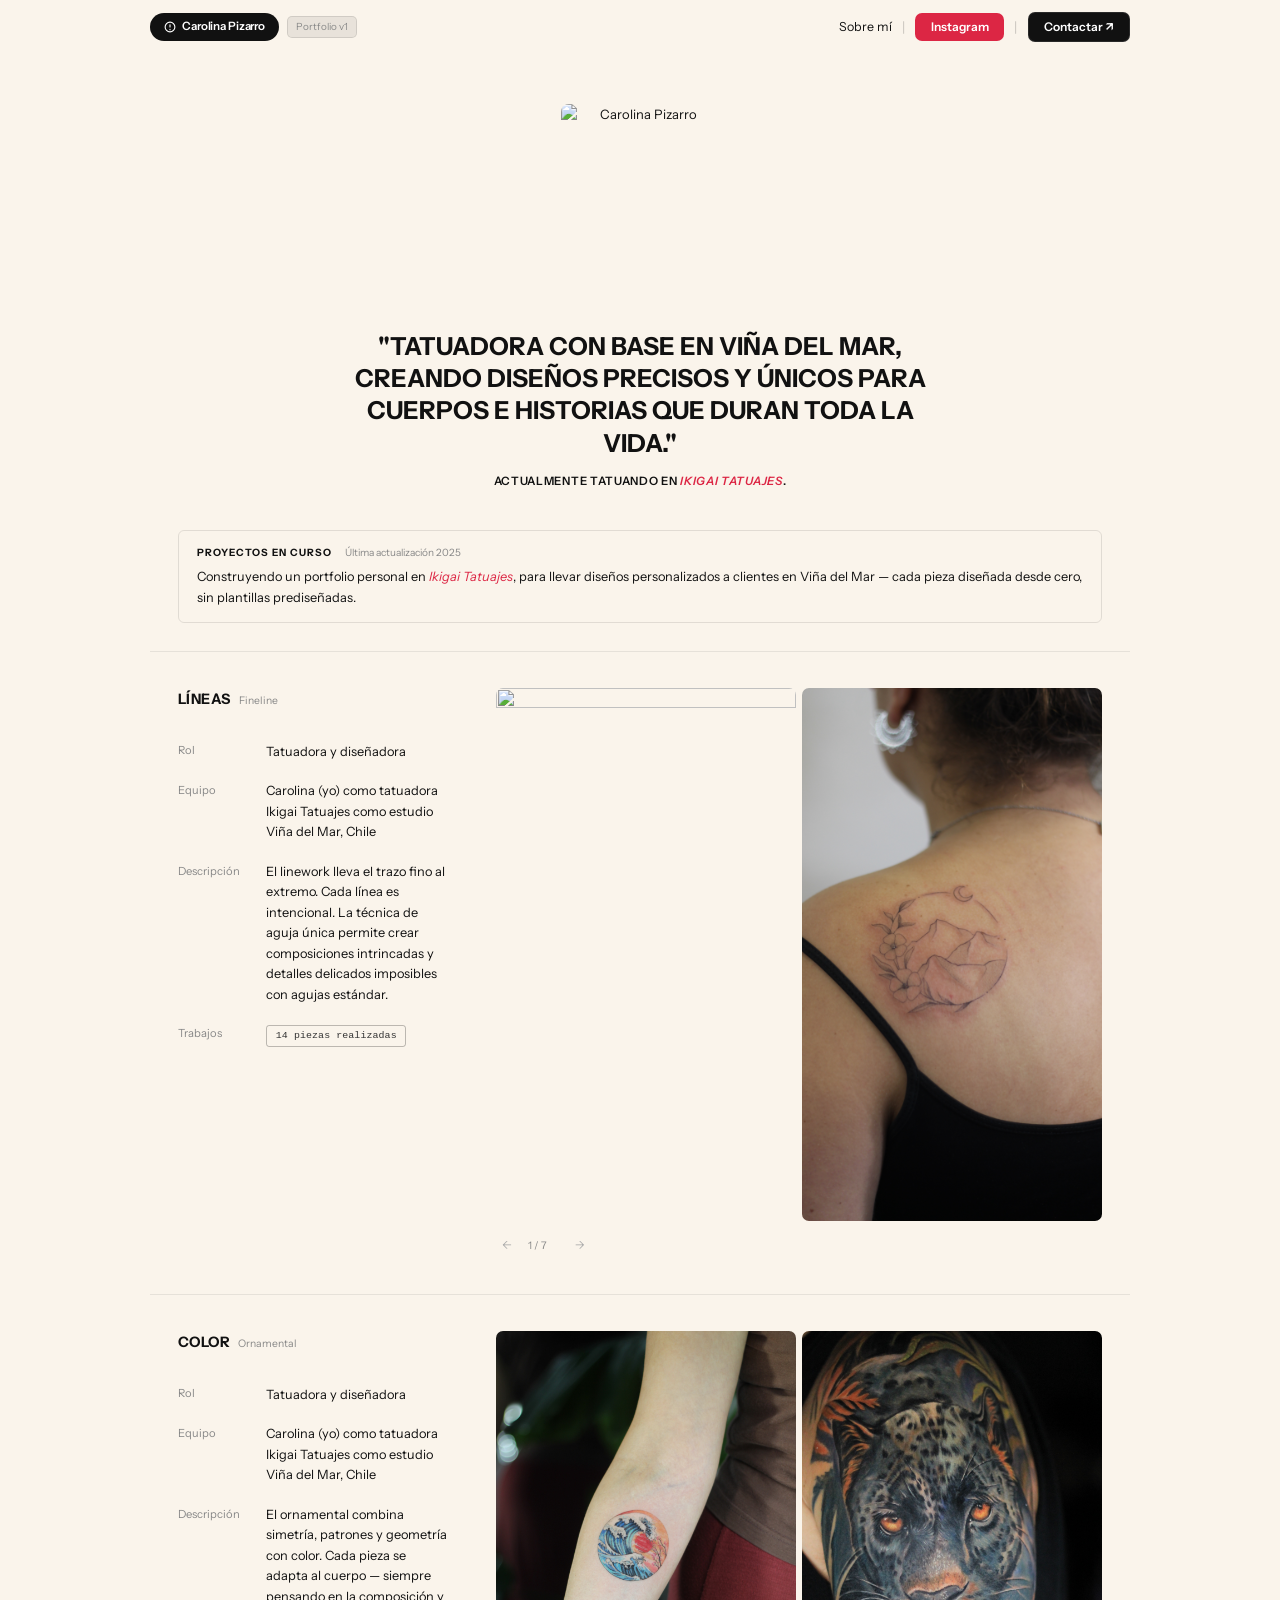
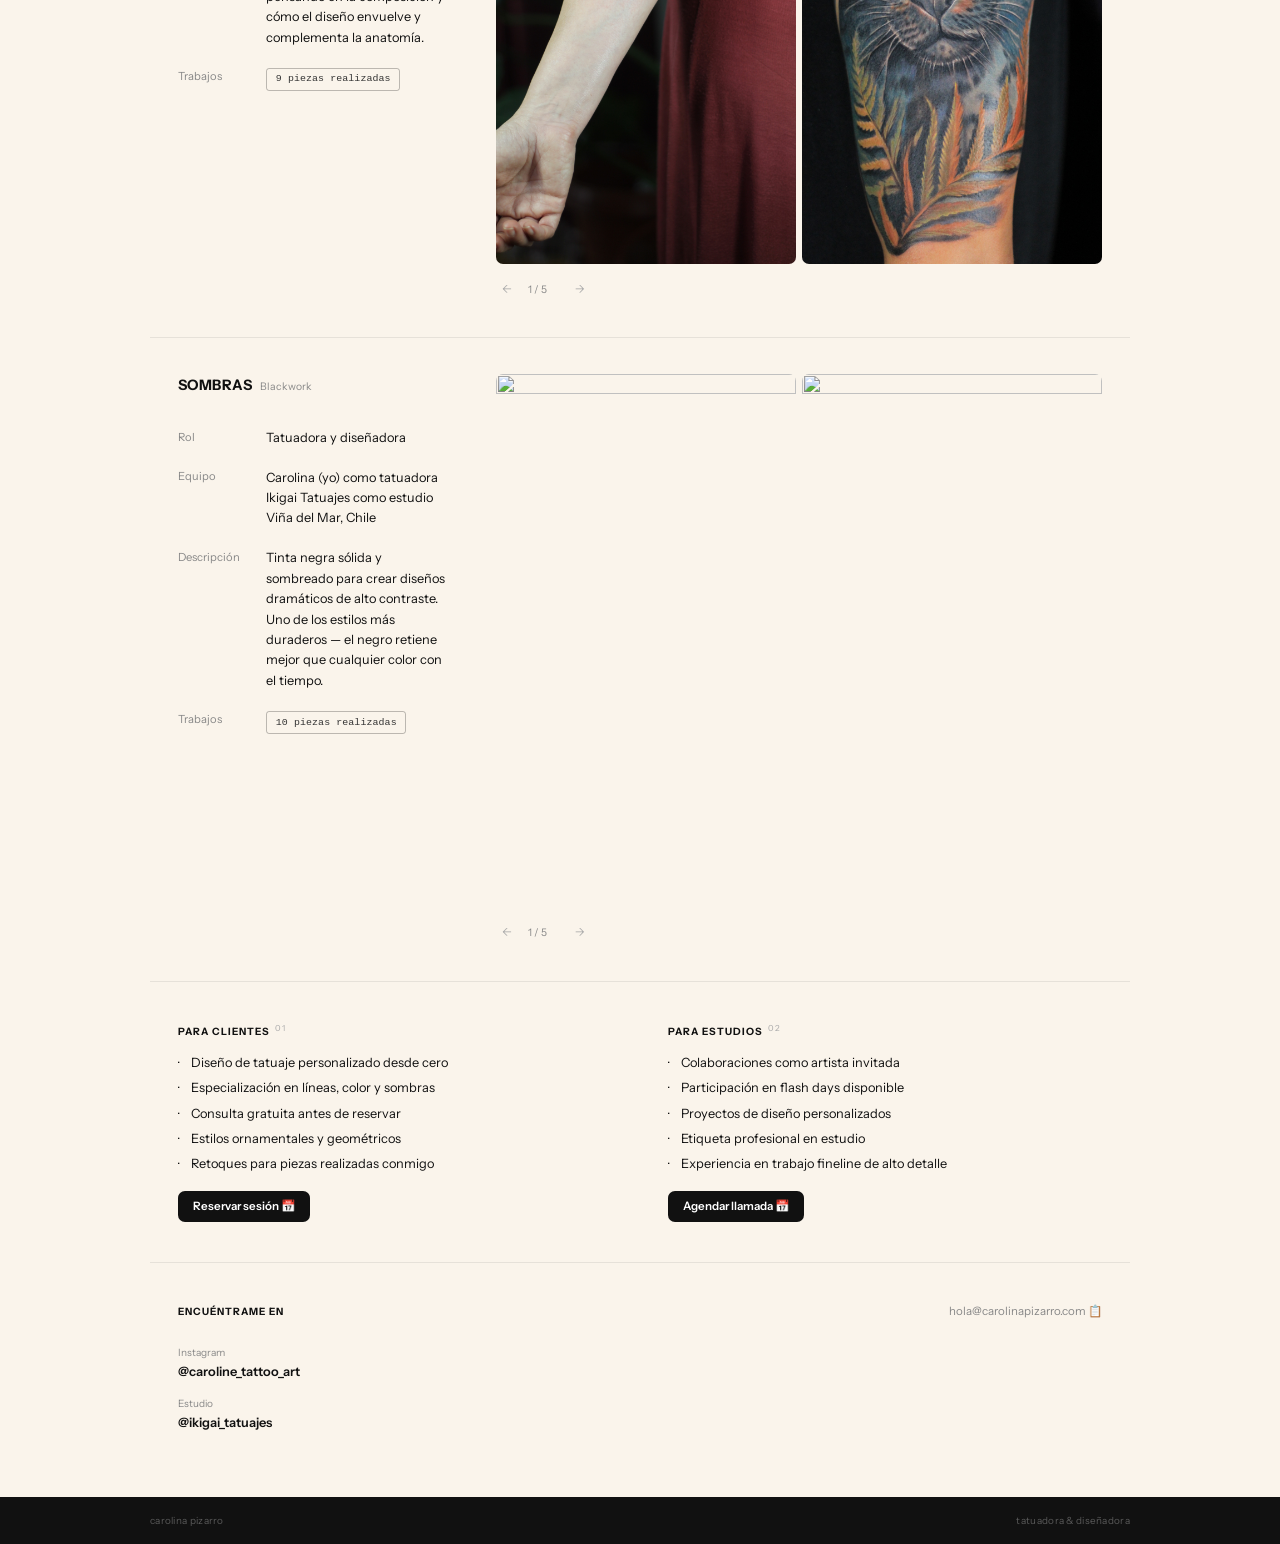
==== portfolio/index.html @ 3eb2a4a7 "fix: bg #fff7ed + corporate photo" ====
<!DOCTYPE html>
<html lang="es">
<head>
  <meta charset="UTF-8"/>
  <meta name="viewport" content="width=device-width, initial-scale=1.0"/>
  <title>Carolina Pizarro — Portfolio</title>
  <link rel="preconnect" href="https://fonts.googleapis.com"/>
  <link rel="preconnect" href="https://fonts.gstatic.com" crossorigin/>
  <link href="https://fonts.googleapis.com/css2?family=Instrument+Sans:ital,wght@0,400;0,500;0,600;0,700;1,400&display=swap" rel="stylesheet"/>
  <script src="https://cdn.jsdelivr.net/npm/@studio-freight/lenis@1.0.42/dist/lenis.min.js"></script>
  <link rel="stylesheet" href="style.css"/>
</head>
<body>

  <!-- NAV: pill + badge | About me | red btn | | | dark btn -->
  <nav id="nav">
    <div class="nav-inner">
      <a href="../" class="nav-left">
        <div class="nav-pill">
          <svg width="12" height="12" viewBox="0 0 16 16" fill="none"><circle cx="8" cy="8" r="6.5" stroke="white" stroke-width="1.5"/><path d="M8 5v3M8 11v.5" stroke="white" stroke-width="1.5" stroke-linecap="round"/></svg>
          Carolina Pizarro
        </div>
        <span class="nav-badge">Portfolio v1</span>
      </a>
      <div class="nav-right">
        <a href="../" class="nav-plain">Sobre mí</a>
        <span class="nav-pipe">|</span>
        <a href="https://www.instagram.com/caroline_tattoo_art/" target="_blank" class="nav-red">Instagram</a>
        <span class="nav-pipe">|</span>
        <a href="../#cita" class="nav-dark">Contactar ↗</a>
      </div>
    </div>
  </nav>

  <!-- HERO -->
  <section class="hero">
    <div class="hero-img-box">
      <img src="https://images.unsplash.com/photo-1580489944761-15a19d654956?w=400&h=500&fit=crop&crop=top&q=80" alt="Carolina Pizarro"/>
    </div>
    <h1 class="hero-q">"TATUADORA CON BASE EN VIÑA DEL MAR, CREANDO DISEÑOS PRECISOS Y ÚNICOS PARA CUERPOS E HISTORIAS QUE DURAN TODA LA VIDA."</h1>
    <p class="hero-s">ACTUALMENTE TATUANDO EN <a href="https://www.instagram.com/ikigai_tatuajes/" target="_blank" class="rlink">Ikigai Tatuajes</a>.</p>
  </section>

  <!-- ONGOING CARD -->
  <div class="ong">
    <div class="ong-card">
      <div class="ong-top">
        <span class="ong-lbl">PROYECTOS EN CURSO</span>
        <span class="ong-date">Última actualización 2025</span>
      </div>
      <p class="ong-body">Construyendo un portfolio personal en <a href="https://www.instagram.com/ikigai_tatuajes/" target="_blank" class="rlink">Ikigai Tatuajes</a>, para llevar diseños personalizados a clientes en Viña del Mar — cada pieza diseñada desde cero, sin plantillas prediseñadas.</p>
    </div>
  </div>

  <!-- CASE 1: LÍNEAS -->
  <article class="case" id="lineas">
    <div class="case-inner">
      <div class="cl">
        <div class="case-top">
          <span class="case-title">LÍNEAS</span>
          <span class="case-sub">Fineline</span>
        </div>
        <div class="rows">
          <div class="row"><span class="rl">Rol</span><span class="rr">Tatuadora y diseñadora</span></div>
          <div class="row"><span class="rl">Equipo</span><div class="rr">Carolina (yo) como tatuadora<br>Ikigai Tatuajes como estudio<br>Viña del Mar, Chile</div></div>
          <div class="row"><span class="rl">Descripción</span><p class="rr">El linework lleva el trazo fino al extremo. Cada línea es intencional. La técnica de aguja única permite crear composiciones intrincadas y detalles delicados imposibles con agujas estándar.</p></div>
          <div class="row"><span class="rl">Trabajos</span><div class="rr"><span class="nda">14 piezas realizadas</span></div></div>
        </div>
      </div>
      <div class="cr">
        <div class="carousel" id="c1">
          <div class="sl active"><img src="../img/portafolio/linea/IMG_9241.JPG" alt=""/><img src="../img/portafolio/linea/IMG_9127.JPG" alt=""/></div>
          <div class="sl"><img src="../img/portafolio/linea/IMG_9033.JPG" alt=""/><img src="../img/portafolio/linea/IMG_1370.JPG" alt=""/></div>
          <div class="sl"><img src="../img/portafolio/linea/IMG_1374.JPG" alt=""/><img src="../img/portafolio/linea/IMG_1502.JPG" alt=""/></div>
          <div class="sl"><img src="../img/portafolio/linea/IMG_1690.JPG" alt=""/><img src="../img/portafolio/linea/IMG_8497.JPG" alt=""/></div>
          <div class="sl"><img src="../img/portafolio/linea/IMG_9406.JPG" alt=""/><img src="../img/portafolio/linea/IMG_9516.JPG" alt=""/></div>
          <div class="sl"><img src="../img/portafolio/linea/IMG_9622.JPG" alt=""/><img src="../img/portafolio/linea/IMG_9660.JPG" alt=""/></div>
          <div class="sl"><img src="../img/portafolio/linea/IMG_9648.JPG" alt=""/><img src="../img/portafolio/linea/IMG_9898.JPG" alt=""/></div>
        </div>
        <div class="cc">
          <button class="cb" data-c="c1" data-d="-1">←</button>
          <span class="cn" id="n1">1 / 7</span>
          <button class="cb" data-c="c1" data-d="1">→</button>
        </div>
      </div>
    </div>
  </article>

  <!-- CASE 2: COLOR -->
  <article class="case" id="color">
    <div class="case-inner">
      <div class="cl">
        <div class="case-top">
          <span class="case-title">COLOR</span>
          <span class="case-sub">Ornamental</span>
        </div>
        <div class="rows">
          <div class="row"><span class="rl">Rol</span><span class="rr">Tatuadora y diseñadora</span></div>
          <div class="row"><span class="rl">Equipo</span><div class="rr">Carolina (yo) como tatuadora<br>Ikigai Tatuajes como estudio<br>Viña del Mar, Chile</div></div>
          <div class="row"><span class="rl">Descripción</span><p class="rr">El ornamental combina simetría, patrones y geometría con color. Cada pieza se adapta al cuerpo — siempre pensando en la composición y cómo el diseño envuelve y complementa la anatomía.</p></div>
          <div class="row"><span class="rl">Trabajos</span><div class="rr"><span class="nda">9 piezas realizadas</span></div></div>
        </div>
      </div>
      <div class="cr">
        <div class="carousel" id="c2">
          <div class="sl active"><img src="../img/portafolio/color/IMG_9462.JPG" alt=""/><img src="../img/portafolio/color/IMG_9482.JPG" alt=""/></div>
          <div class="sl"><img src="../img/portafolio/color/IMG_9550.JPG" alt=""/><img src="../img/portafolio/color/IMG_9564.JPG" alt=""/></div>
          <div class="sl"><img src="../img/portafolio/color/IMG_9676.JPG" alt=""/><img src="../img/portafolio/color/IMG_0008.JPG" alt=""/></div>
          <div class="sl"><img src="../img/portafolio/color/IMG_0170.JPG" alt=""/><img src="../img/portafolio/color/IMG_0798.JPG" alt=""/></div>
          <div class="sl"><img src="../img/portafolio/color/IMG_5331.JPG" alt=""/><img src="../img/portafolio/color/IMG_9462.JPG" alt=""/></div>
        </div>
        <div class="cc">
          <button class="cb" data-c="c2" data-d="-1">←</button>
          <span class="cn" id="n2">1 / 5</span>
          <button class="cb" data-c="c2" data-d="1">→</button>
        </div>
      </div>
    </div>
  </article>

  <!-- CASE 3: SOMBRAS -->
  <article class="case" id="sombras">
    <div class="case-inner">
      <div class="cl">
        <div class="case-top">
          <span class="case-title">SOMBRAS</span>
          <span class="case-sub">Blackwork</span>
        </div>
        <div class="rows">
          <div class="row"><span class="rl">Rol</span><span class="rr">Tatuadora y diseñadora</span></div>
          <div class="row"><span class="rl">Equipo</span><div class="rr">Carolina (yo) como tatuadora<br>Ikigai Tatuajes como estudio<br>Viña del Mar, Chile</div></div>
          <div class="row"><span class="rl">Descripción</span><p class="rr">Tinta negra sólida y sombreado para crear diseños dramáticos de alto contraste. Uno de los estilos más duraderos — el negro retiene mejor que cualquier color con el tiempo.</p></div>
          <div class="row"><span class="rl">Trabajos</span><div class="rr"><span class="nda">10 piezas realizadas</span></div></div>
        </div>
      </div>
      <div class="cr">
        <div class="carousel" id="c3">
          <div class="sl active"><img src="../img/portafolio/grises/IMG_9058.JPG" alt=""/><img src="../img/portafolio/grises/IMG_9251.JPG" alt=""/></div>
          <div class="sl"><img src="../img/portafolio/grises/IMG_9288.JPG" alt=""/><img src="../img/portafolio/grises/IMG_9471.JPG" alt=""/></div>
          <div class="sl"><img src="../img/portafolio/grises/IMG_8538.JPG" alt=""/><img src="../img/portafolio/grises/IMG_9698.JPG" alt=""/></div>
          <div class="sl"><img src="../img/portafolio/grises/IMG_1212.JPG" alt=""/><img src="../img/portafolio/grises/IMG_1728.JPG" alt=""/></div>
          <div class="sl"><img src="../img/portafolio/grises/IMG_4310.JPG" alt=""/><img src="../img/portafolio/grises/IMG_9885.JPG" alt=""/></div>
        </div>
        <div class="cc">
          <button class="cb" data-c="c3" data-d="-1">←</button>
          <span class="cn" id="n3">1 / 5</span>
          <button class="cb" data-c="c3" data-d="1">→</button>
        </div>
      </div>
    </div>
  </article>

  <!-- FOR CLIENTS / FOR STUDIOS — exact Flavio layout -->
  <section class="for-sec">
    <div class="for-inner">
      <div class="for-col">
        <p class="for-t">PARA CLIENTES <sup>01</sup></p>
        <ul class="for-ul">
          <li>Diseño de tatuaje personalizado desde cero</li>
          <li>Especialización en líneas, color y sombras</li>
          <li>Consulta gratuita antes de reservar</li>
          <li>Estilos ornamentales y geométricos</li>
          <li>Retoques para piezas realizadas conmigo</li>
        </ul>
        <a href="../#cita" class="for-btn">Reservar sesión 📅</a>
      </div>
      <div class="for-col">
        <p class="for-t">PARA ESTUDIOS <sup>02</sup></p>
        <ul class="for-ul">
          <li>Colaboraciones como artista invitada</li>
          <li>Participación en flash days disponible</li>
          <li>Proyectos de diseño personalizados</li>
          <li>Etiqueta profesional en estudio</li>
          <li>Experiencia en trabajo fineline de alto detalle</li>
        </ul>
        <a href="../#cita" class="for-btn">Agendar llamada 📅</a>
      </div>
    </div>
  </section>

  <!-- FIND ME AT — exact Flavio layout -->
  <section class="find-sec">
    <div class="find-top">
      <span class="find-t">ENCUÉNTRAME EN</span>
      <a href="mailto:hola@carolinapizarro.com" class="find-email">hola@carolinapizarro.com 📋</a>
    </div>
    <div class="find-links">
      <div class="find-item">
        <span class="find-lbl">Instagram</span>
        <a href="https://www.instagram.com/caroline_tattoo_art/" target="_blank" class="find-val">@caroline_tattoo_art</a>
      </div>
      <div class="find-item">
        <span class="find-lbl">Estudio</span>
        <a href="https://www.instagram.com/ikigai_tatuajes/" target="_blank" class="find-val">@ikigai_tatuajes</a>
      </div>
    </div>
  </section>

  <!-- FOOTER -->
  <footer class="footer">
    <div class="footer-inner">
      <span>carolina pizarro</span>
      <span>tatuadora &amp; diseñadora</span>
    </div>
  </footer>

  <!-- LIGHTBOX -->
  <div id="lb">
    <button id="lb-x">✕</button>
    <button id="lb-p">←</button>
    <button id="lb-n">→</button>
    <div id="lb-box"><img id="lb-i" src="" alt=""/></div>
    <p id="lb-c"></p>
  </div>

  <script src="script.js"></script>
</body>
</html>
---- portfolio/style.css ----
/* ─ RESET ─ */
*, *::before, *::after { box-sizing: border-box; margin: 0; padding: 0; }
html { font-size: 16px; }
body { background: #faf4eb; color: #111; font-family: 'Instrument Sans', sans-serif; font-size: 13px; line-height: 1.55; -webkit-font-smoothing: antialiased; overflow-x: hidden; }
a { text-decoration: none; color: inherit; }
button { border: none; background: none; cursor: pointer; font: inherit; }
ul { list-style: none; }

/* ─ NAV ─ */
#nav {
  position: fixed; top: 0; left: 0; right: 0; z-index: 100;
  padding: .75rem 1.75rem;
  border-bottom: 1px solid transparent;
  transition: background .25s, border-color .25s;
}
#nav.on { background: rgba(250,244,235,.95); backdrop-filter: blur(16px); border-color: rgba(0,0,0,.08); }
.nav-inner { max-width: 980px; margin: 0 auto; display: flex; align-items: center; justify-content: space-between; }

/* left side */
.nav-left { display: flex; align-items: center; gap: .5rem; }
.nav-pill {
  display: inline-flex; align-items: center; gap: .4rem;
  background: #111; color: #fff;
  padding: .3rem .85rem; border-radius: 100px;
  font-size: .72rem; font-weight: 600; letter-spacing: -.01em;
}
.nav-badge {
  font-size: .62rem; color: #888;
  background: rgba(0,0,0,.07); border: 1px solid rgba(0,0,0,.1);
  padding: .15rem .5rem; border-radius: 5px;
}

/* right side */
.nav-right { display: flex; align-items: center; gap: .55rem; }
.nav-plain { font-size: .78rem; color: #111; transition: opacity .2s; }
.nav-plain:hover { opacity: .5; }
.nav-pipe { color: rgba(0,0,0,.2); font-size: .85rem; margin: 0 .1rem; }
.nav-red {
  font-size: .75rem; font-weight: 600;
  background: rgb(220,38,68); color: #fff;
  padding: .3rem .95rem; border-radius: 7px;
  transition: opacity .2s;
}
.nav-red:hover { opacity: .85; }
.nav-dark {
  display: inline-flex; align-items: center;
  font-size: .75rem; font-weight: 600;
  background: #111; color: #fff;
  padding: .3rem .95rem; border-radius: 7px;
  border: 1px solid rgba(255,255,255,.1);
  transition: opacity .2s;
}
.nav-dark:hover { opacity: .8; }

/* ─ HERO ─ */
.hero {
  max-width: 980px; margin: 0 auto;
  padding: 6.5rem 1.75rem 2.5rem;
  display: flex; flex-direction: column; align-items: center; text-align: center;
}
.hero-img-box {
  width: 158px; height: 194px;
  border-radius: 8px; overflow: hidden;
  margin-bottom: 2rem; flex-shrink: 0;
}
.hero-img-box img { width: 158px; height: 194px; object-fit: cover; object-position: top; display: block; }

.hero-q {
  font-size: clamp(.95rem, 2.2vw, 1.55rem);
  font-weight: 700; line-height: 1.3;
  max-width: 580px; margin-bottom: .85rem;
  opacity: 0; transform: translateY(20px);
  transition: opacity .7s ease, transform .7s ease;
}
.hero-q.show { opacity: 1; transform: none; }
.hero-s {
  font-size: .72rem; font-weight: 600;
  letter-spacing: .06em; text-transform: uppercase;
  opacity: 0; transform: translateY(12px);
  transition: opacity .6s ease .1s, transform .6s ease .1s;
}
.hero-s.show { opacity: 1; transform: none; }
.rlink { color: rgb(220,38,68); font-style: italic; }

/* ─ ONGOING ─ */
.ong { max-width: 980px; margin: 0 auto; padding: 0 1.75rem 1.75rem; }
.ong-card {
  border: 1px solid rgba(0,0,0,.1); border-radius: 6px;
  padding: .85rem 1.1rem;
}
.ong-top { display: flex; align-items: center; gap: .85rem; margin-bottom: .35rem; }
.ong-lbl { font-size: .63rem; font-weight: 700; letter-spacing: .1em; text-transform: uppercase; }
.ong-date { font-size: .63rem; color: #888; }
.ong-body { font-size: .8rem; line-height: 1.65; font-weight: 400; }

/* ─ CASE ─ */
.case {
  max-width: 980px; margin: 0 auto;
  padding: 2.25rem 1.75rem;
  border-top: 1px solid rgba(0,0,0,.08);
  opacity: 0; transform: translateY(150px);
  transition: opacity .7s ease, transform .7s ease;
}
.case.show { opacity: 1; transform: none; }

.case-inner { display: grid; grid-template-columns: 270px 1fr; gap: 3rem; align-items: start; }

/* case header */
.case-top { display: flex; align-items: baseline; gap: .5rem; margin-bottom: 1.35rem; }
.case-title { font-size: .9rem; font-weight: 700; letter-spacing: .03em; }
.case-sub { font-size: .65rem; color: #888; }

/* meta rows */
.rows { display: flex; flex-direction: column; }
.row {
  display: grid; grid-template-columns: 80px 1fr;
  gap: .5rem; padding: .6rem 0;
  align-items: start;
}
.rl { font-size: .7rem; color: #888; padding-top: .05rem; line-height: 1.45; font-weight: 400; }
.rr { font-size: .8rem; line-height: 1.6; font-weight: 400; }

/* NDA tag — exact Flavio: monospace look, border, no fill */
.nda {
  display: inline-block;
  font-family: 'Courier New', monospace;
  font-size: .62rem;
  border: 1px solid rgba(0,0,0,.25);
  padding: .15rem .55rem; border-radius: 3px;
  letter-spacing: .01em; color: #333;
}

/* ─ CAROUSEL ─ */
.cr { display: flex; flex-direction: column; gap: .5rem; }
.carousel { width: 100%; }
.sl { display: none; grid-template-columns: 1fr 1fr; gap: .4rem; }
.sl.active { display: grid; }
.sl img {
  width: 100%; aspect-ratio: 9/16;
  object-fit: cover; border-radius: 7px; display: block;
  cursor: zoom-in;
  transition: transform .5s ease;
}
.sl img:hover { transform: scale(1.025); }

/* slide transitions */
.sl.in  { animation: sIn  .3s ease forwards; }
.sl.out { animation: sOut .25s ease forwards; }
@keyframes sIn  { from { opacity: 0; transform: translateX(20px); } to { opacity: 1; transform: none; } }
@keyframes sOut { from { opacity: 1; transform: none; } to { opacity: 0; transform: translateX(-20px); } }

/* controls */
.cc { display: flex; align-items: center; gap: .6rem; margin-top: .35rem; }
.cb { font-size: .72rem; color: #aaa; padding: .18rem .38rem; transition: color .2s; }
.cb:hover { color: #111; }
.cn { font-size: .65rem; color: #888; min-width: 32px; }

/* ─ FOR SECTION ─ */
.for-sec {
  max-width: 980px; margin: 0 auto;
  padding: 2.5rem 1.75rem;
  border-top: 1px solid rgba(0,0,0,.08);
}
.for-inner { display: grid; grid-template-columns: 1fr 1fr; gap: 3.5rem; }
.for-t {
  font-size: .63rem; font-weight: 700;
  letter-spacing: .1em; text-transform: uppercase;
  display: block; margin-bottom: .85rem;
}
.for-t sup { font-size: .52rem; color: #aaa; font-weight: 400; margin-left: .12rem; vertical-align: super; }
.for-ul { display: flex; flex-direction: column; gap: .38rem; margin-bottom: 1.1rem; }
.for-ul li { font-size: .8rem; line-height: 1.5; padding-left: .8rem; position: relative; font-weight: 400; }
.for-ul li::before { content: '·'; position: absolute; left: 0; color: #111; }
.for-btn {
  display: inline-flex; align-items: center; gap: .3rem;
  font-size: .72rem; font-weight: 600;
  background: #111; color: #fff;
  padding: .42rem .95rem; border-radius: 7px;
  transition: opacity .2s;
}
.for-btn:hover { opacity: .78; }

/* ─ FIND ME AT ─ */
.find-sec {
  max-width: 980px; margin: 0 auto;
  padding: 2.5rem 1.75rem 4rem;
  border-top: 1px solid rgba(0,0,0,.08);
}
.find-top {
  display: flex; align-items: center; justify-content: space-between;
  gap: 1rem; flex-wrap: wrap;
  margin-bottom: 1.5rem;
}
.find-t { font-size: .63rem; font-weight: 700; letter-spacing: .1em; text-transform: uppercase; }
.find-email { font-size: .72rem; color: #888; transition: color .2s; }
.find-email:hover { color: #111; }
.find-links { display: flex; flex-direction: column; gap: .85rem; }
.find-item { display: flex; flex-direction: column; gap: .1rem; }
.find-lbl { font-size: .63rem; color: #888; }
.find-val { font-size: .8rem; font-weight: 600; transition: color .2s; }
.find-val:hover { color: rgb(220,38,68); }

/* ─ FOOTER ─ */
.footer { background: #111; padding: 1rem 1.75rem; }
.footer-inner {
  max-width: 980px; margin: 0 auto;
  display: flex; align-items: center; justify-content: space-between;
  font-size: .62rem; color: rgba(255,255,255,.3); letter-spacing: .03em;
}

/* ─ LIGHTBOX ─ */
#lb {
  position: fixed; inset: 0; z-index: 9999;
  background: rgba(0,0,0,.97);
  display: flex; align-items: center; justify-content: center;
  opacity: 0; pointer-events: none;
  transition: opacity .25s;
}
#lb.open { opacity: 1; pointer-events: all; }
#lb-box { max-width: 90vw; max-height: 88vh; }
#lb-i { max-width: 90vw; max-height: 88vh; object-fit: contain; border-radius: 5px; display: block; }
#lb button { position: absolute; color: rgba(255,255,255,.4); padding: 1rem; font-size: .85rem; transition: color .15s; }
#lb button:hover { color: #fff; }
#lb-x { top: 1.25rem; right: 1.25rem; }
#lb-p { left: 1.25rem; top: 50%; transform: translateY(-50%); font-size: 1.2rem; }
#lb-n { right: 1.25rem; top: 50%; transform: translateY(-50%); font-size: 1.2rem; }
#lb-c { position: absolute; bottom: 1.25rem; left: 50%; transform: translateX(-50%); font-size: .58rem; text-transform: uppercase; letter-spacing: .1em; color: rgba(255,255,255,.28); white-space: nowrap; }

/* ─ RESPONSIVE ─ */
@media (max-width: 760px) {
  .case-inner { grid-template-columns: 1fr; gap: 1.75rem; }
  .for-inner  { grid-template-columns: 1fr; gap: 2rem; }
}
@media (max-width: 500px) {
  #nav, .hero, .ong, .case, .for-sec, .find-sec, .footer { padding-left: 1rem; padding-right: 1rem; }
  .footer-inner { flex-direction: column; gap: .2rem; text-align: center; }
  .find-top { flex-direction: column; align-items: flex-start; }
}
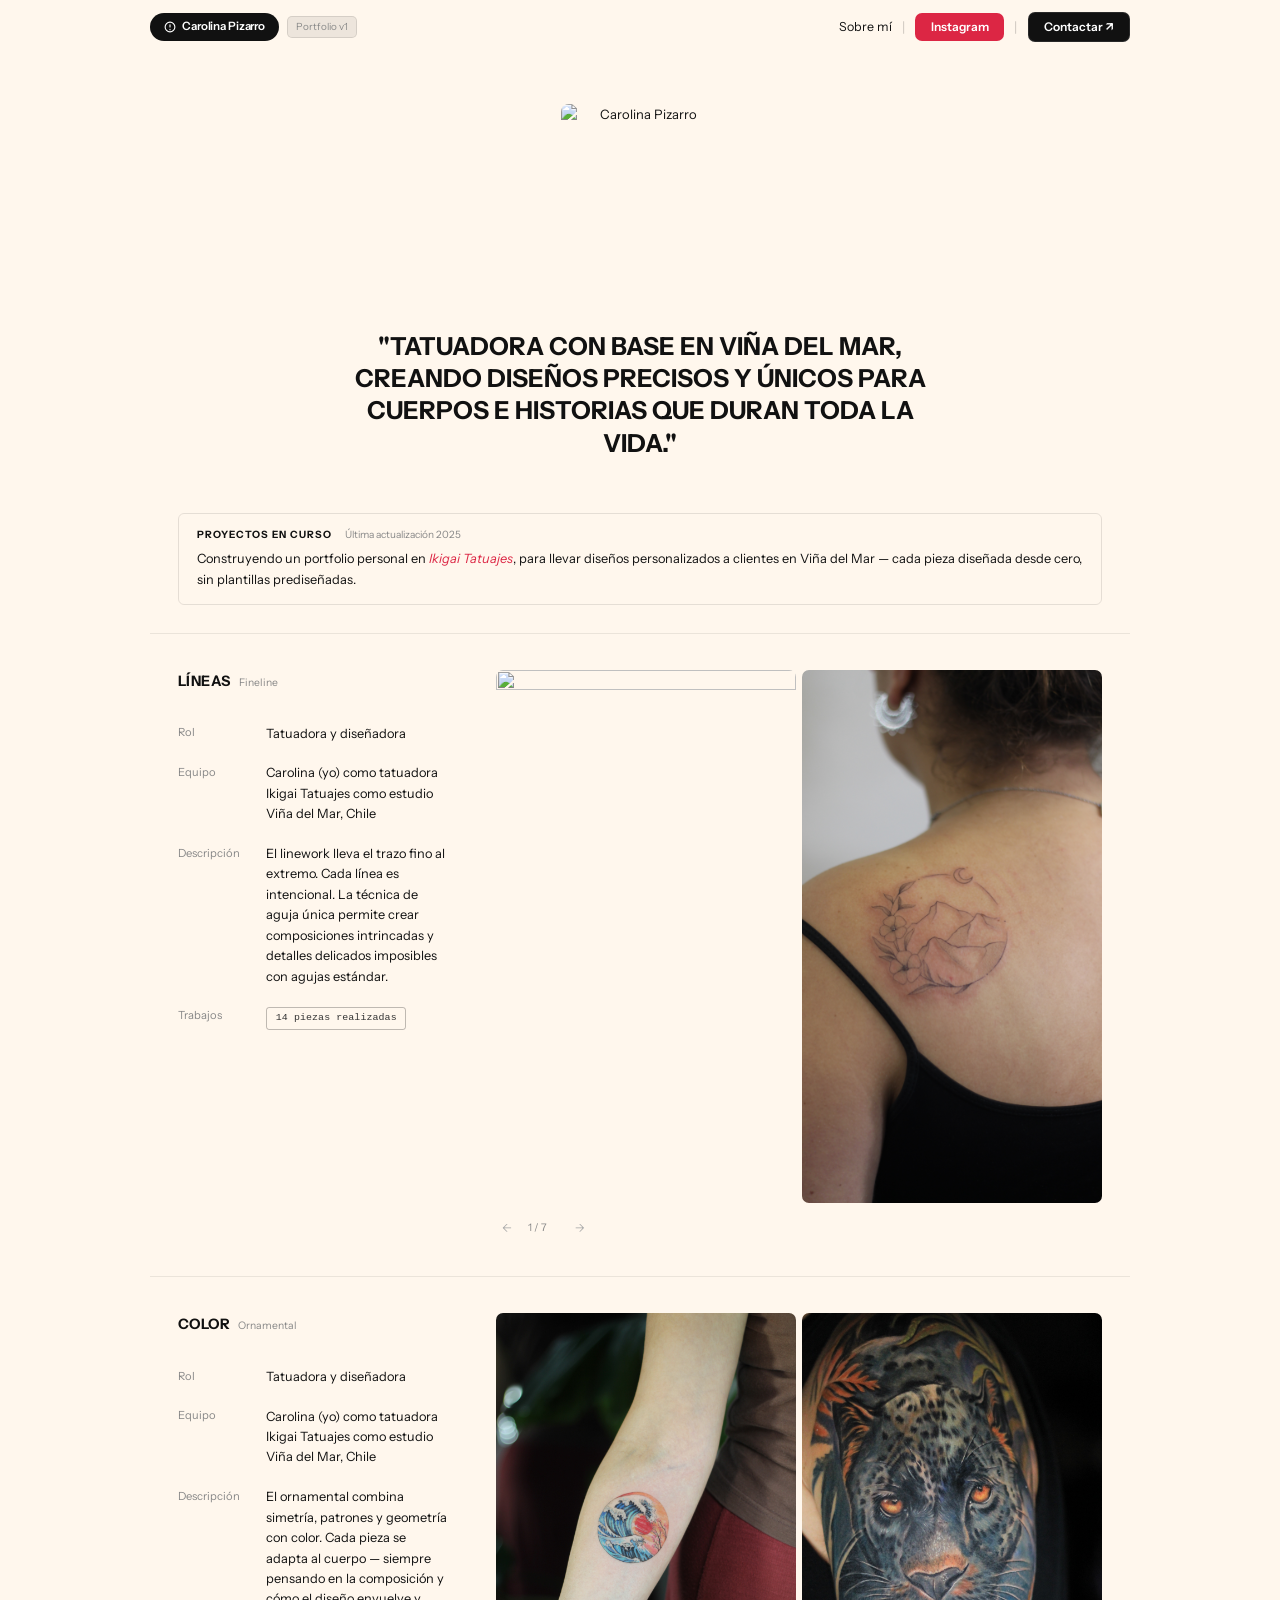
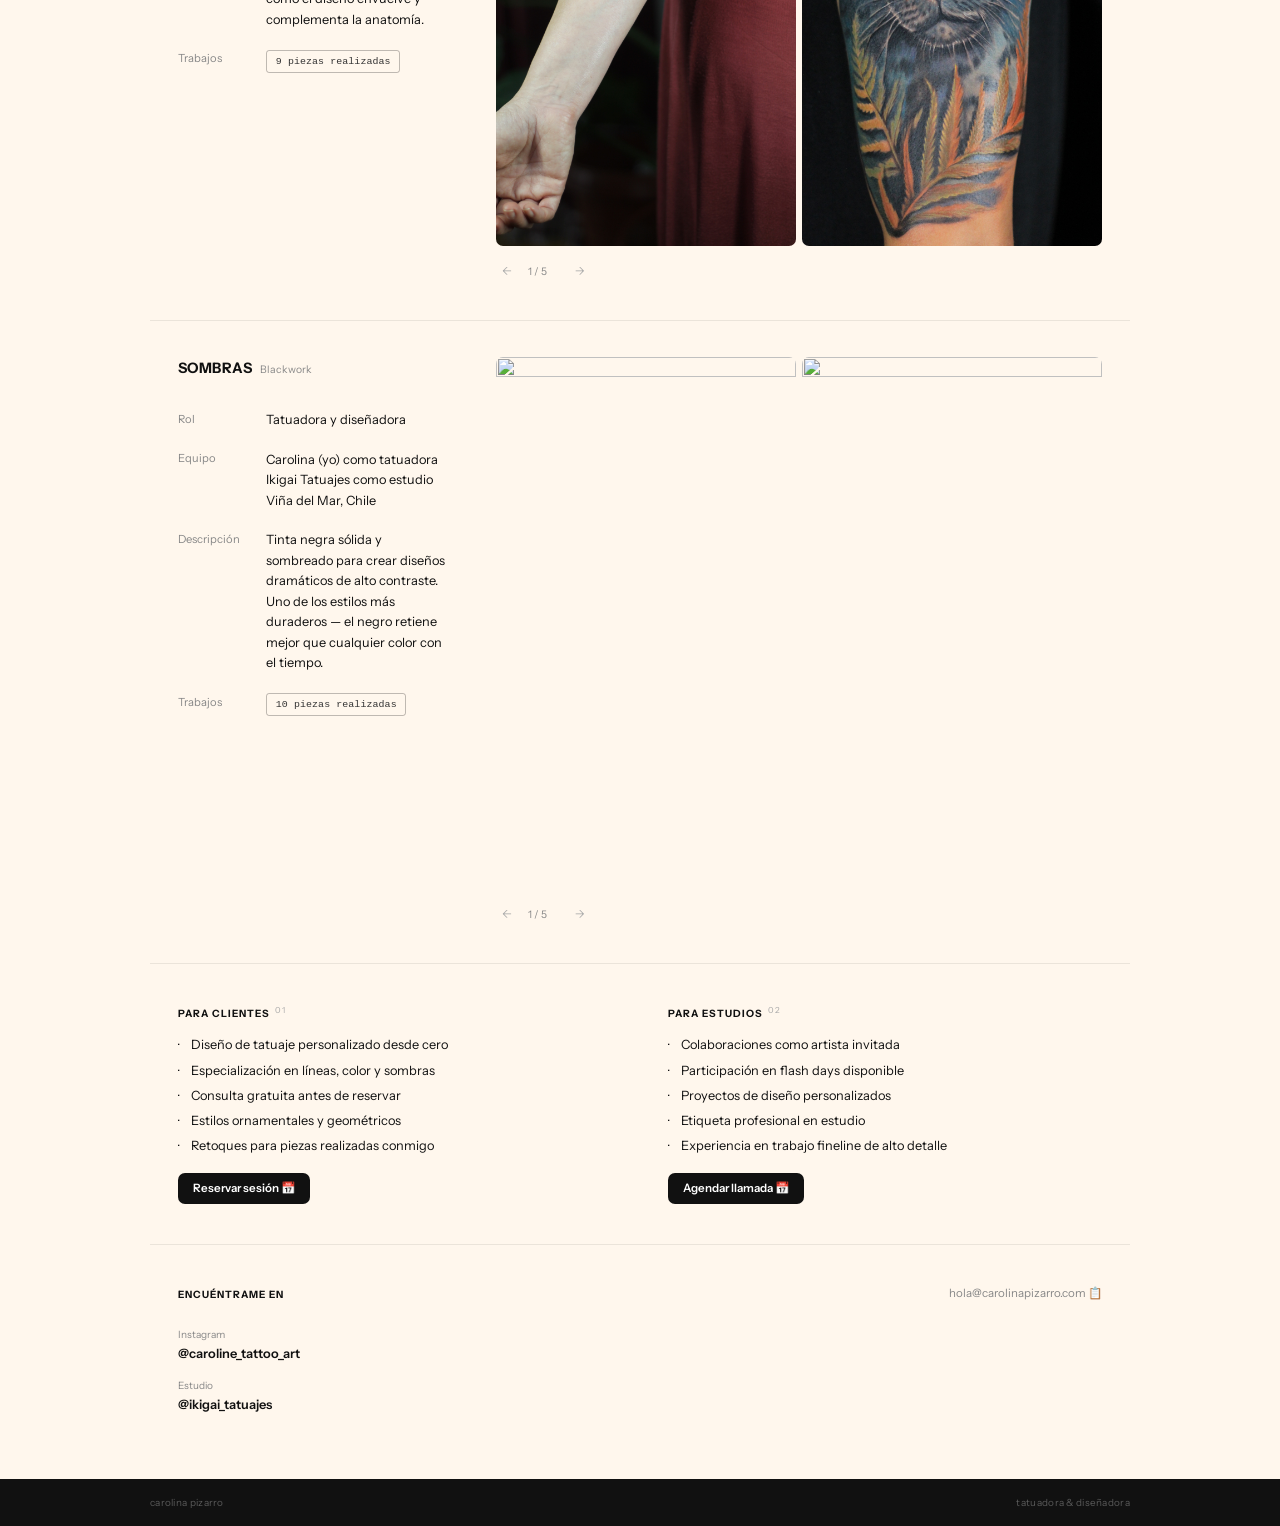
==== commit 0bcc1965: "fix: corporate portrait + remove ikigai line" ====
--- a/portfolio/index.html
+++ b/portfolio/index.html
@@ -35,11 +35,10 @@
   <!-- HERO -->
   <section class="hero">
     <div class="hero-img-box">
-      <img src="https://images.unsplash.com/photo-1580489944761-15a19d654956?w=400&h=500&fit=crop&crop=top&q=80" alt="Carolina Pizarro"/>
+      <img src="https://images.unsplash.com/photo-1573496359142-b8d87734a5a2?w=400&h=500&fit=crop&crop=faces&q=80" alt="Carolina Pizarro"/>
     </div>
     <h1 class="hero-q">"TATUADORA CON BASE EN VIÑA DEL MAR, CREANDO DISEÑOS PRECISOS Y ÚNICOS PARA CUERPOS E HISTORIAS QUE DURAN TODA LA VIDA."</h1>
-    <p class="hero-s">ACTUALMENTE TATUANDO EN <a href="https://www.instagram.com/ikigai_tatuajes/" target="_blank" class="rlink">Ikigai Tatuajes</a>.</p>
-  </section>
+    </section>
 
   <!-- ONGOING CARD -->
   <div class="ong">
--- a/portfolio/style.css
+++ b/portfolio/style.css
@@ -1,7 +1,7 @@
 /* ─ RESET ─ */
 *, *::before, *::after { box-sizing: border-box; margin: 0; padding: 0; }
 html { font-size: 16px; }
-body { background: #faf4eb; color: #111; font-family: 'Instrument Sans', sans-serif; font-size: 13px; line-height: 1.55; -webkit-font-smoothing: antialiased; overflow-x: hidden; }
+body { background: #fff7ed; color: #111; font-family: 'Instrument Sans', sans-serif; font-size: 13px; line-height: 1.55; -webkit-font-smoothing: antialiased; overflow-x: hidden; }
 a { text-decoration: none; color: inherit; }
 button { border: none; background: none; cursor: pointer; font: inherit; }
 ul { list-style: none; }
@@ -13,7 +13,7 @@
   border-bottom: 1px solid transparent;
   transition: background .25s, border-color .25s;
 }
-#nav.on { background: rgba(250,244,235,.95); backdrop-filter: blur(16px); border-color: rgba(0,0,0,.08); }
+#nav.on { background: rgba(255,247,237,.95); backdrop-filter: blur(16px); border-color: rgba(0,0,0,.08); }
 .nav-inner { max-width: 980px; margin: 0 auto; display: flex; align-items: center; justify-content: space-between; }
 
 /* left side */
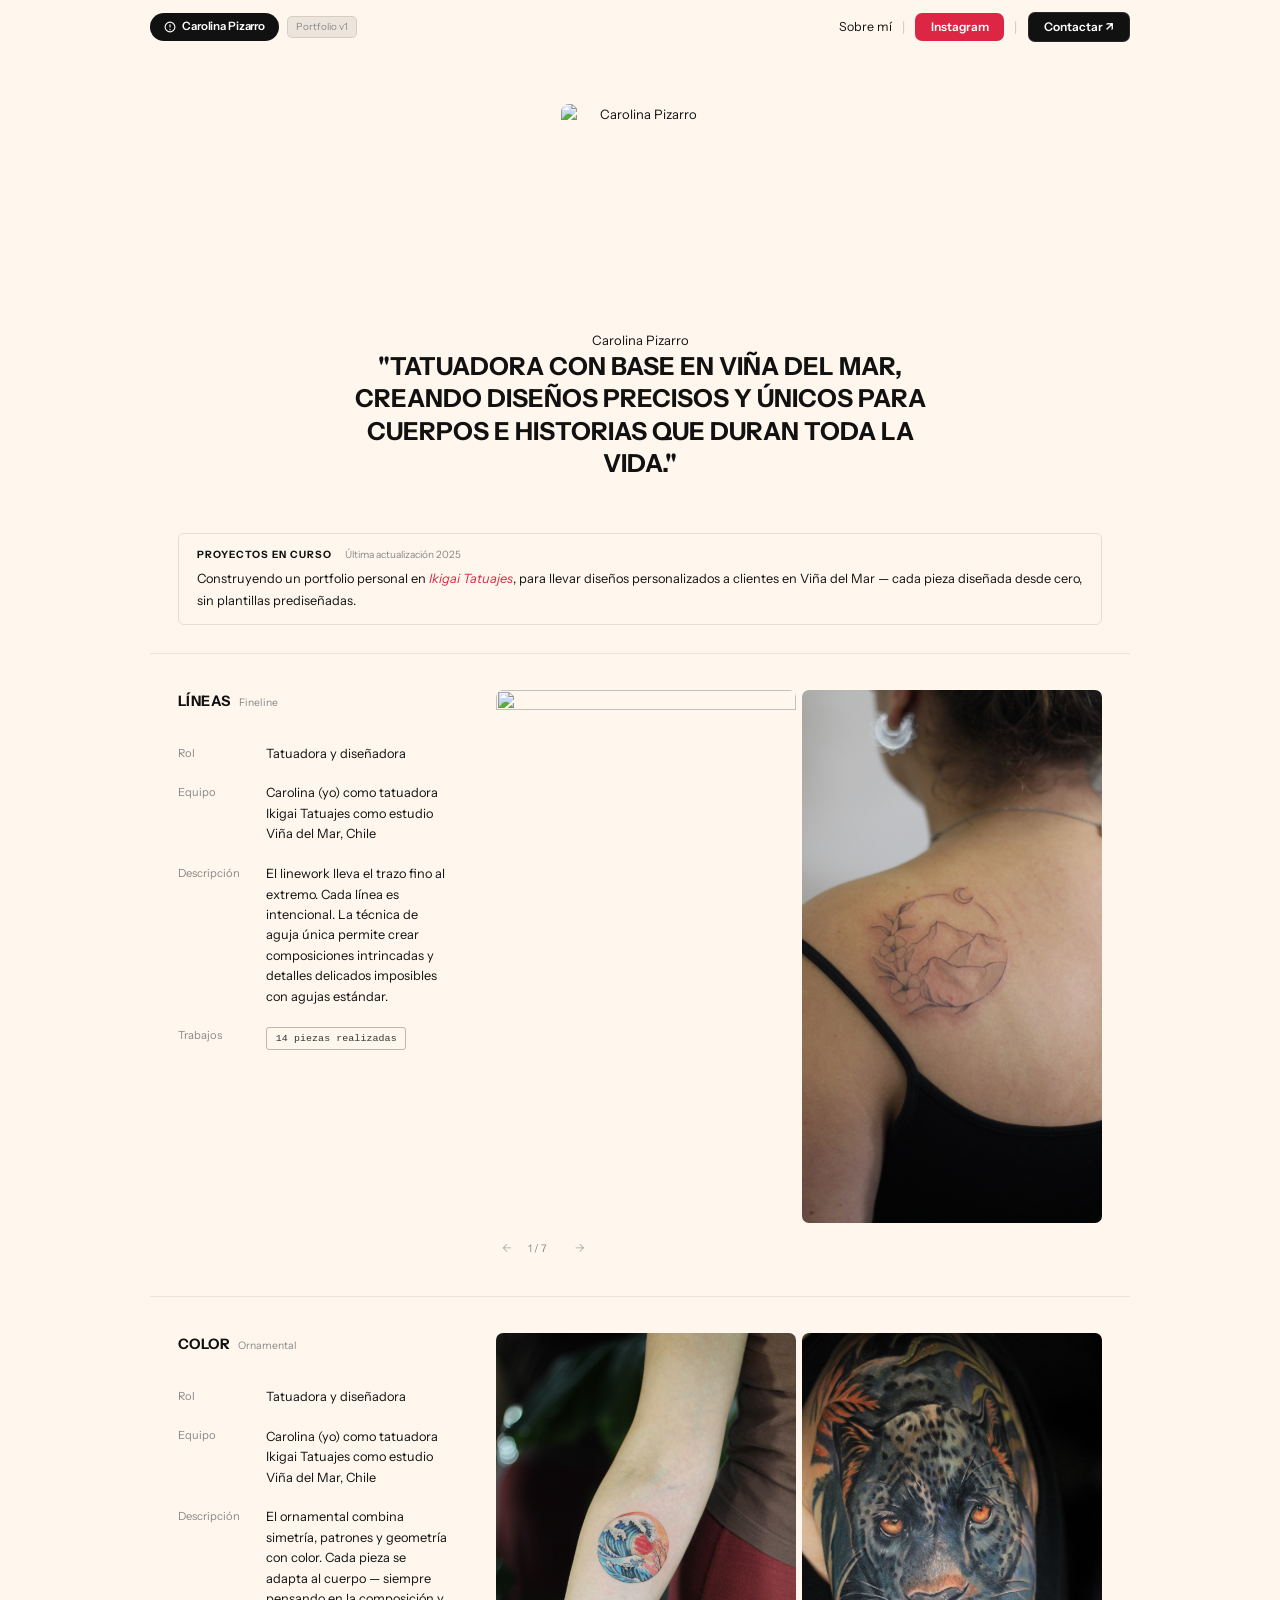
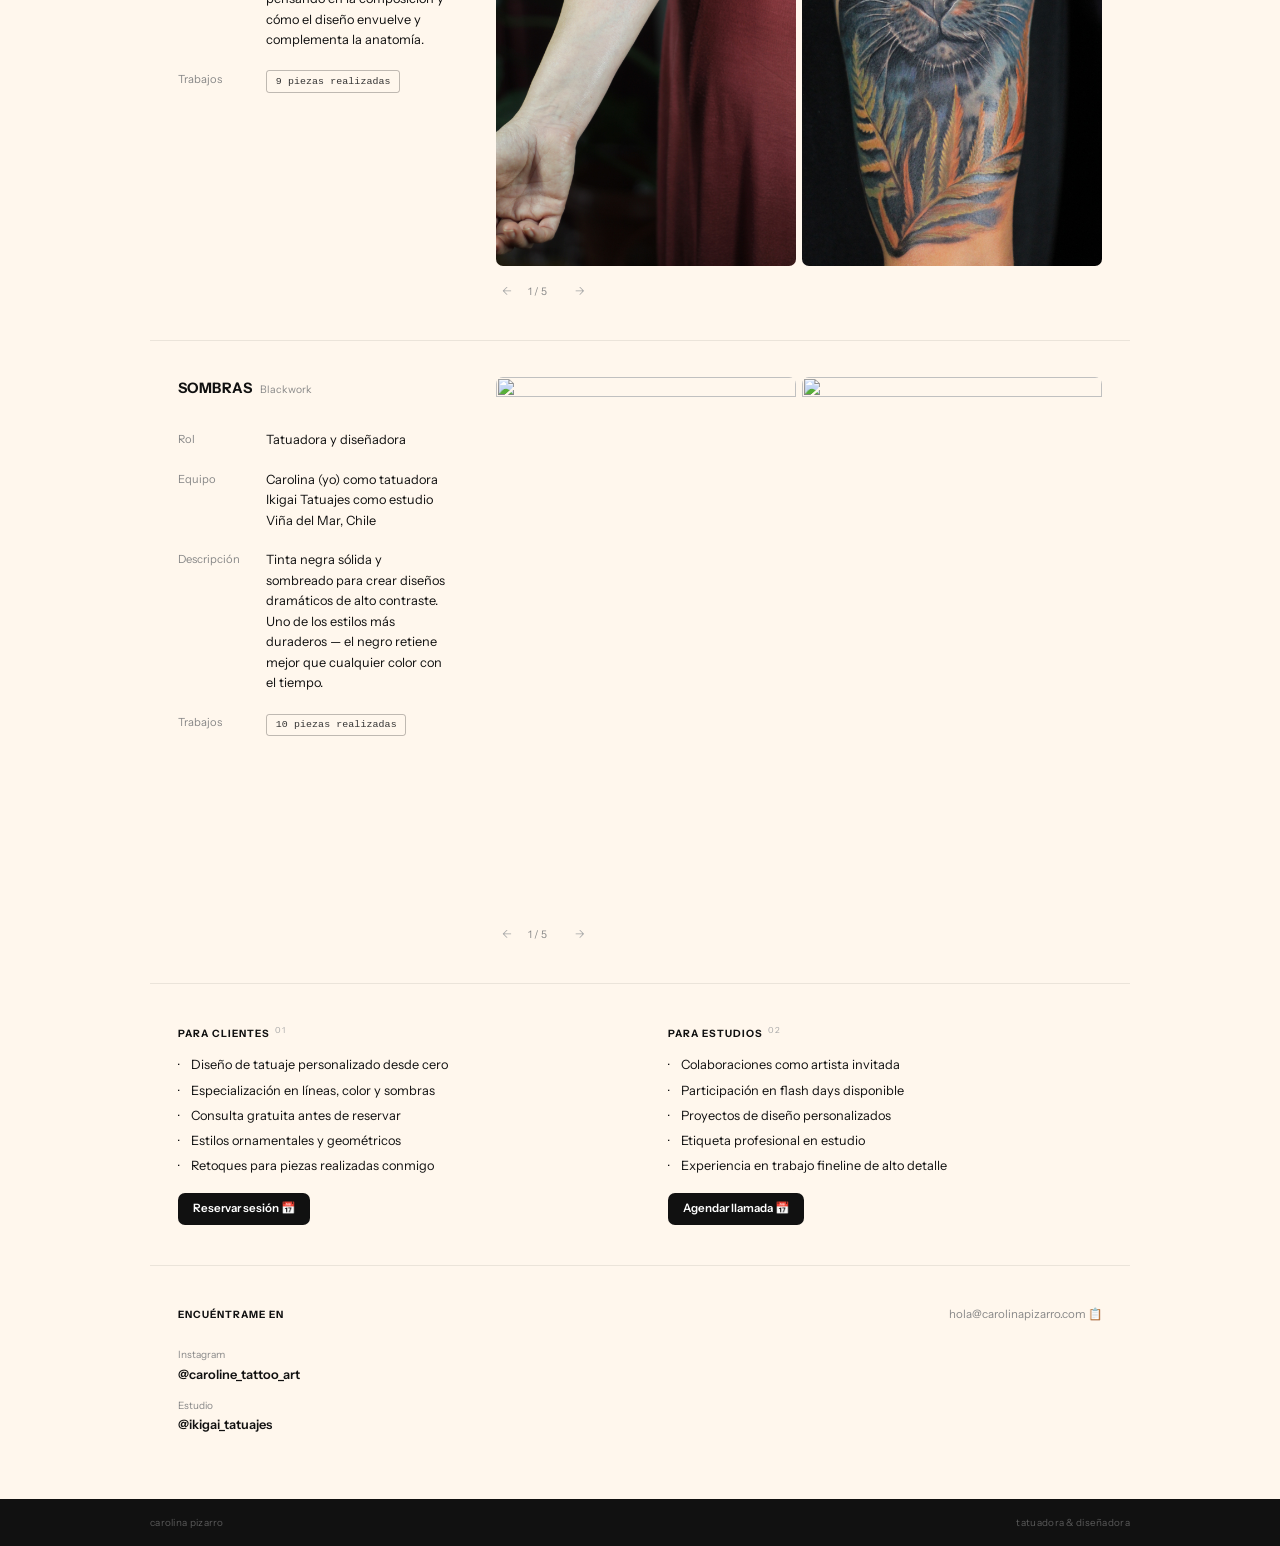
==== commit cb13ec99: "fix: bw photo + name" ====
--- a/portfolio/index.html
+++ b/portfolio/index.html
@@ -35,8 +35,9 @@
   <!-- HERO -->
   <section class="hero">
     <div class="hero-img-box">
-      <img src="https://images.unsplash.com/photo-1573496359142-b8d87734a5a2?w=400&h=500&fit=crop&crop=faces&q=80" alt="Carolina Pizarro"/>
-    </div>
+      <img src="https://images.unsplash.com/photo-1509967419530-da38b4704bc6?w=400&h=500&fit=crop&crop=faces&q=80" alt="Carolina Pizarro"/>
+    </div>
+    <p class="hero-name">Carolina Pizarro</p>
     <h1 class="hero-q">"TATUADORA CON BASE EN VIÑA DEL MAR, CREANDO DISEÑOS PRECISOS Y ÚNICOS PARA CUERPOS E HISTORIAS QUE DURAN TODA LA VIDA."</h1>
     </section>
 
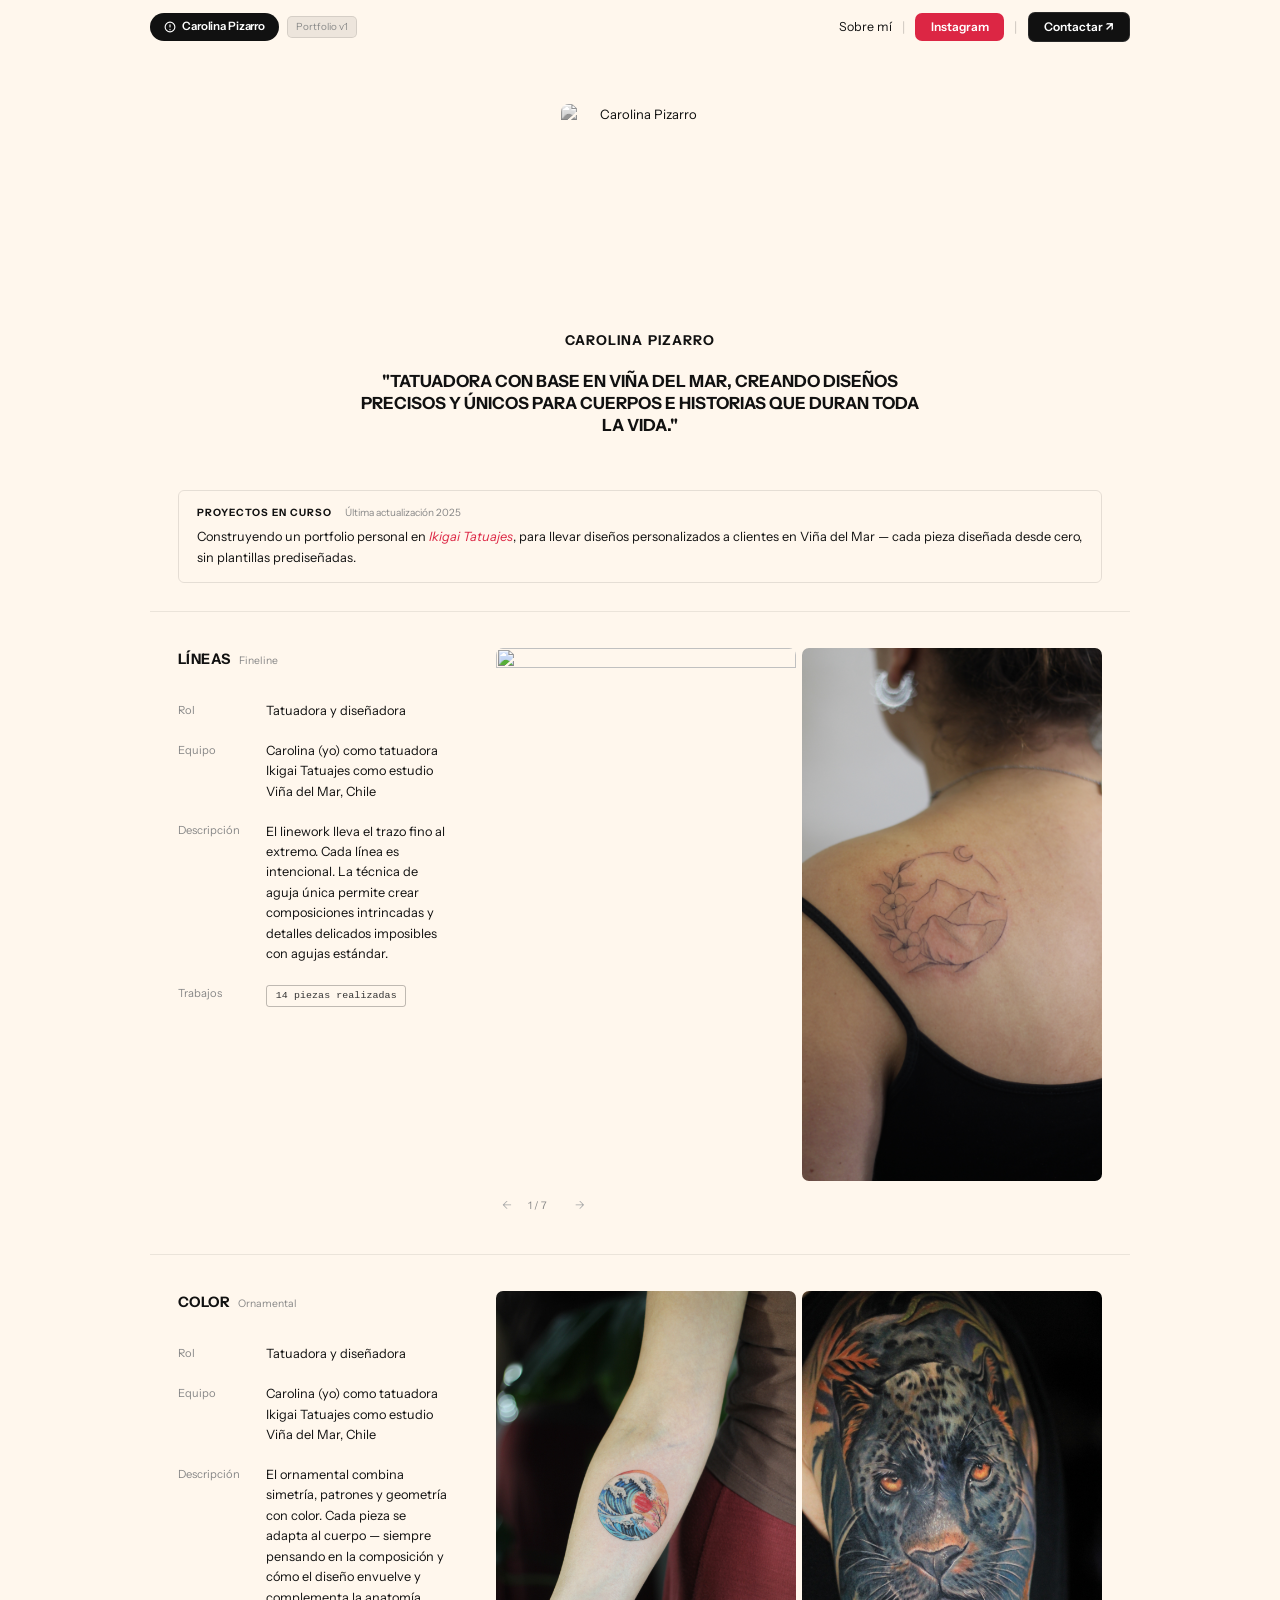
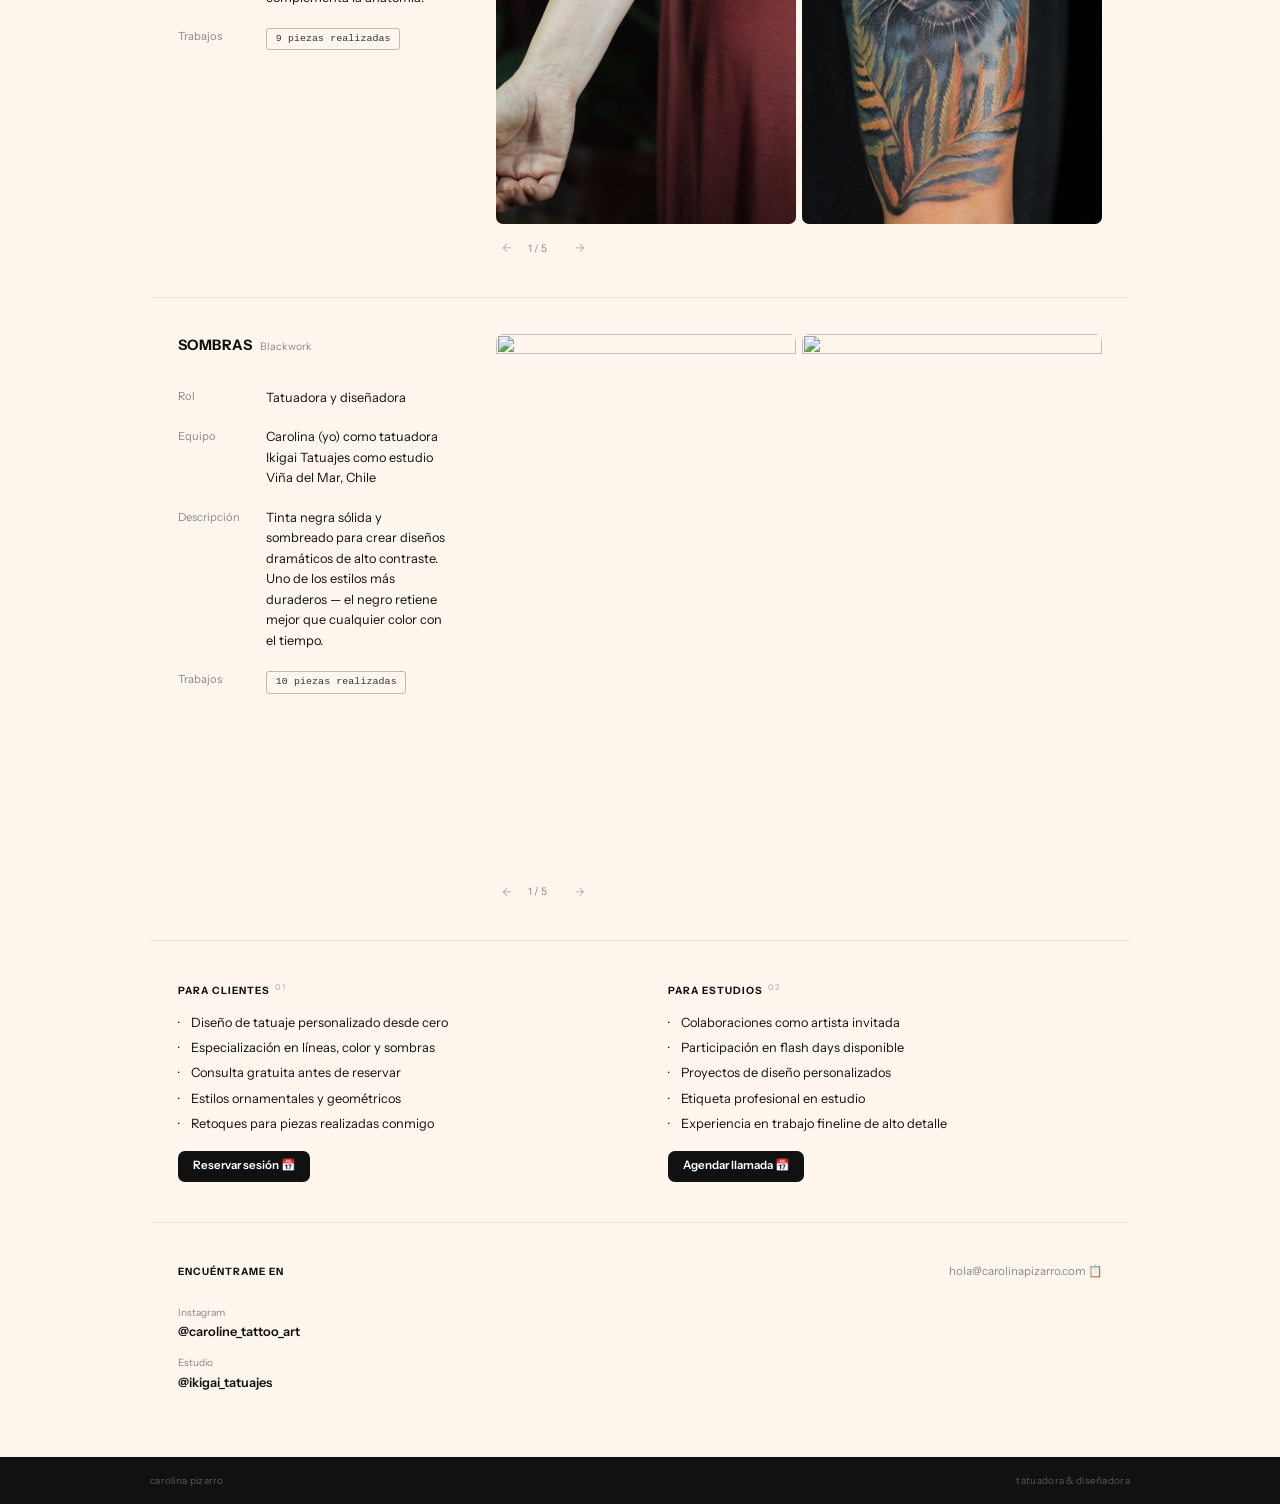
==== commit 4003e3a9: "fix: smaller quote, bold name, new bw photo" ====
--- a/portfolio/index.html
+++ b/portfolio/index.html
@@ -35,7 +35,7 @@
   <!-- HERO -->
   <section class="hero">
     <div class="hero-img-box">
-      <img src="https://images.unsplash.com/photo-1509967419530-da38b4704bc6?w=400&h=500&fit=crop&crop=faces&q=80" alt="Carolina Pizarro"/>
+      <img src="https://images.unsplash.com/photo-1531746020798-e6953c6e8e04?w=400&h=500&fit=crop&crop=faces&q=80" alt="Carolina Pizarro"/>
     </div>
     <p class="hero-name">Carolina Pizarro</p>
     <h1 class="hero-q">"TATUADORA CON BASE EN VIÑA DEL MAR, CREANDO DISEÑOS PRECISOS Y ÚNICOS PARA CUERPOS E HISTORIAS QUE DURAN TODA LA VIDA."</h1>
--- a/portfolio/style.css
+++ b/portfolio/style.css
@@ -63,10 +63,11 @@
   border-radius: 8px; overflow: hidden;
   margin-bottom: 2rem; flex-shrink: 0;
 }
-.hero-img-box img { width: 158px; height: 194px; object-fit: cover; object-position: top; display: block; }
-
+.hero-img-box img { width: 158px; height: 194px; object-fit: cover; object-position: top; display: block; filter: grayscale(100%) contrast(1.05); }
+
+.hero-name { font-size: .85rem; font-weight: 700; letter-spacing: .08em; text-transform: uppercase; color: #111; margin-bottom: 1.25rem; }
 .hero-q {
-  font-size: clamp(.95rem, 2.2vw, 1.55rem);
+  font-size: clamp(.78rem, 1.5vw, 1.05rem);
   font-weight: 700; line-height: 1.3;
   max-width: 580px; margin-bottom: .85rem;
   opacity: 0; transform: translateY(20px);
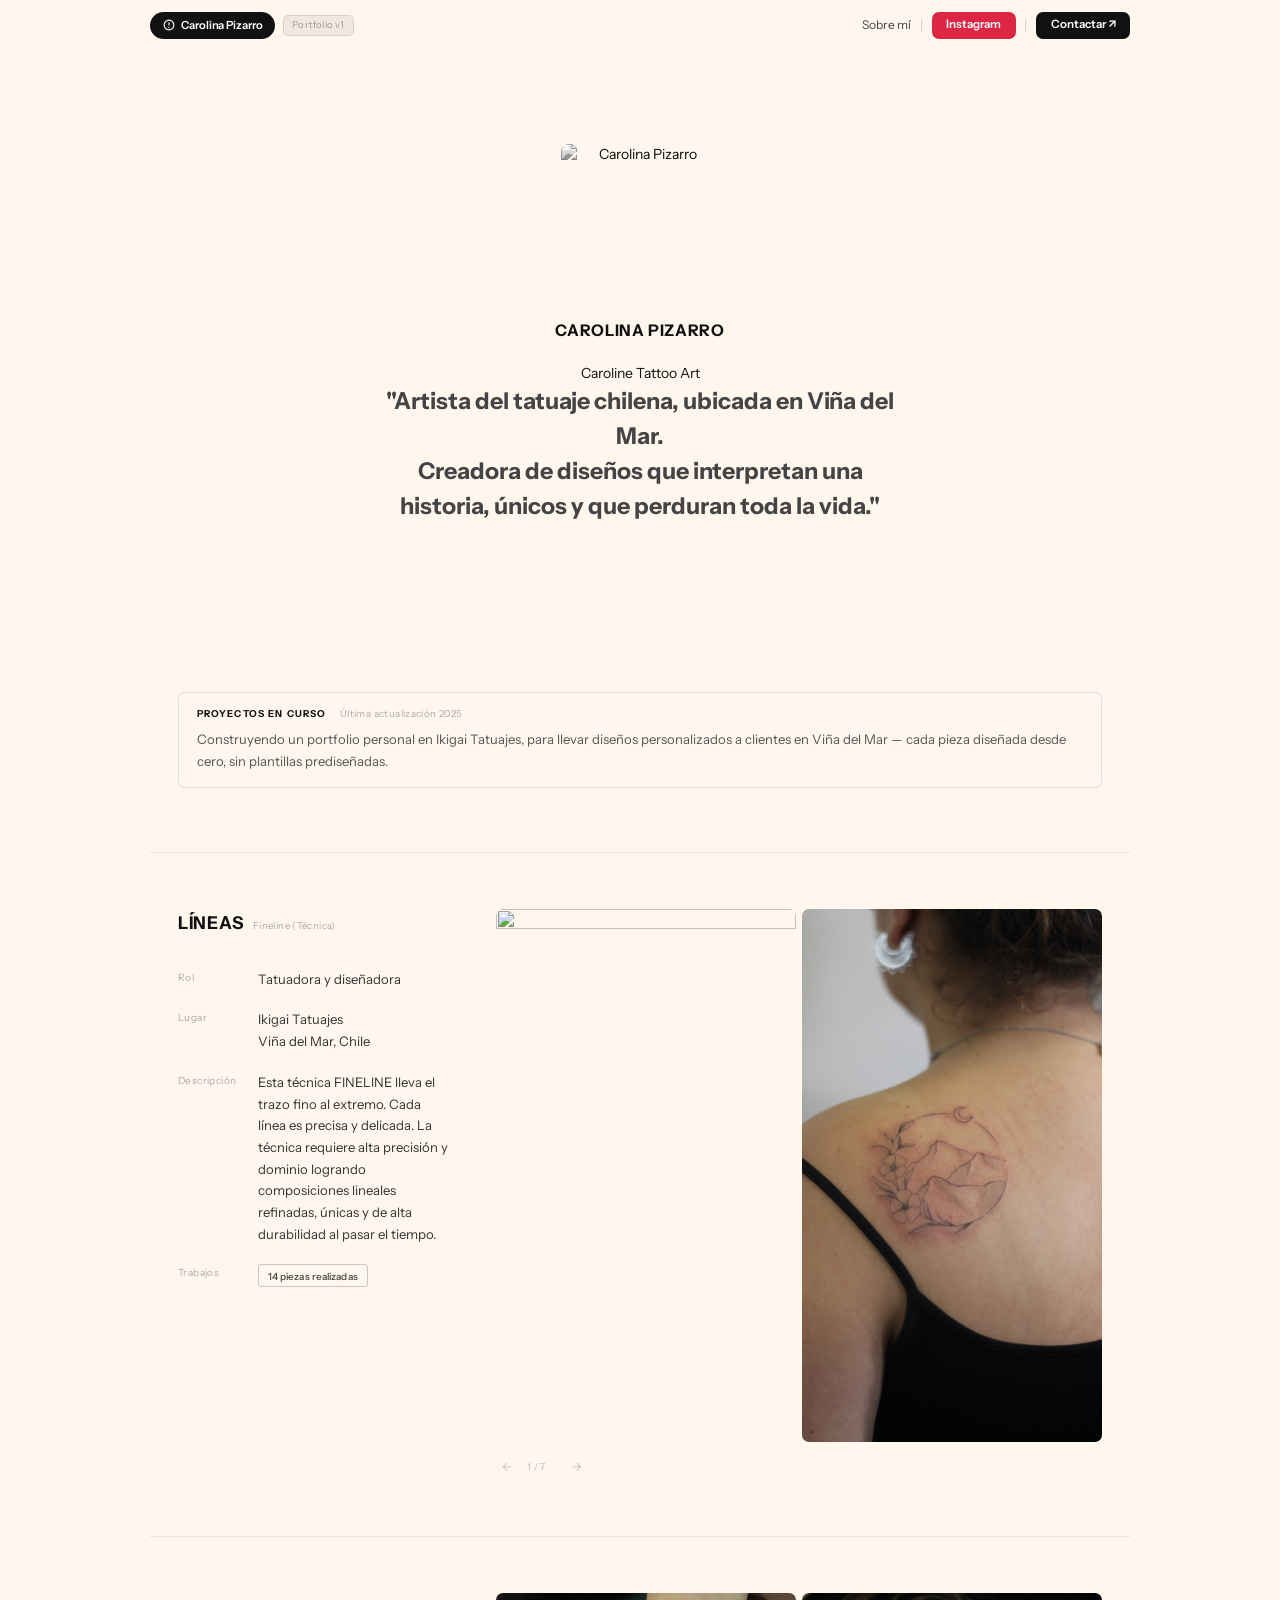
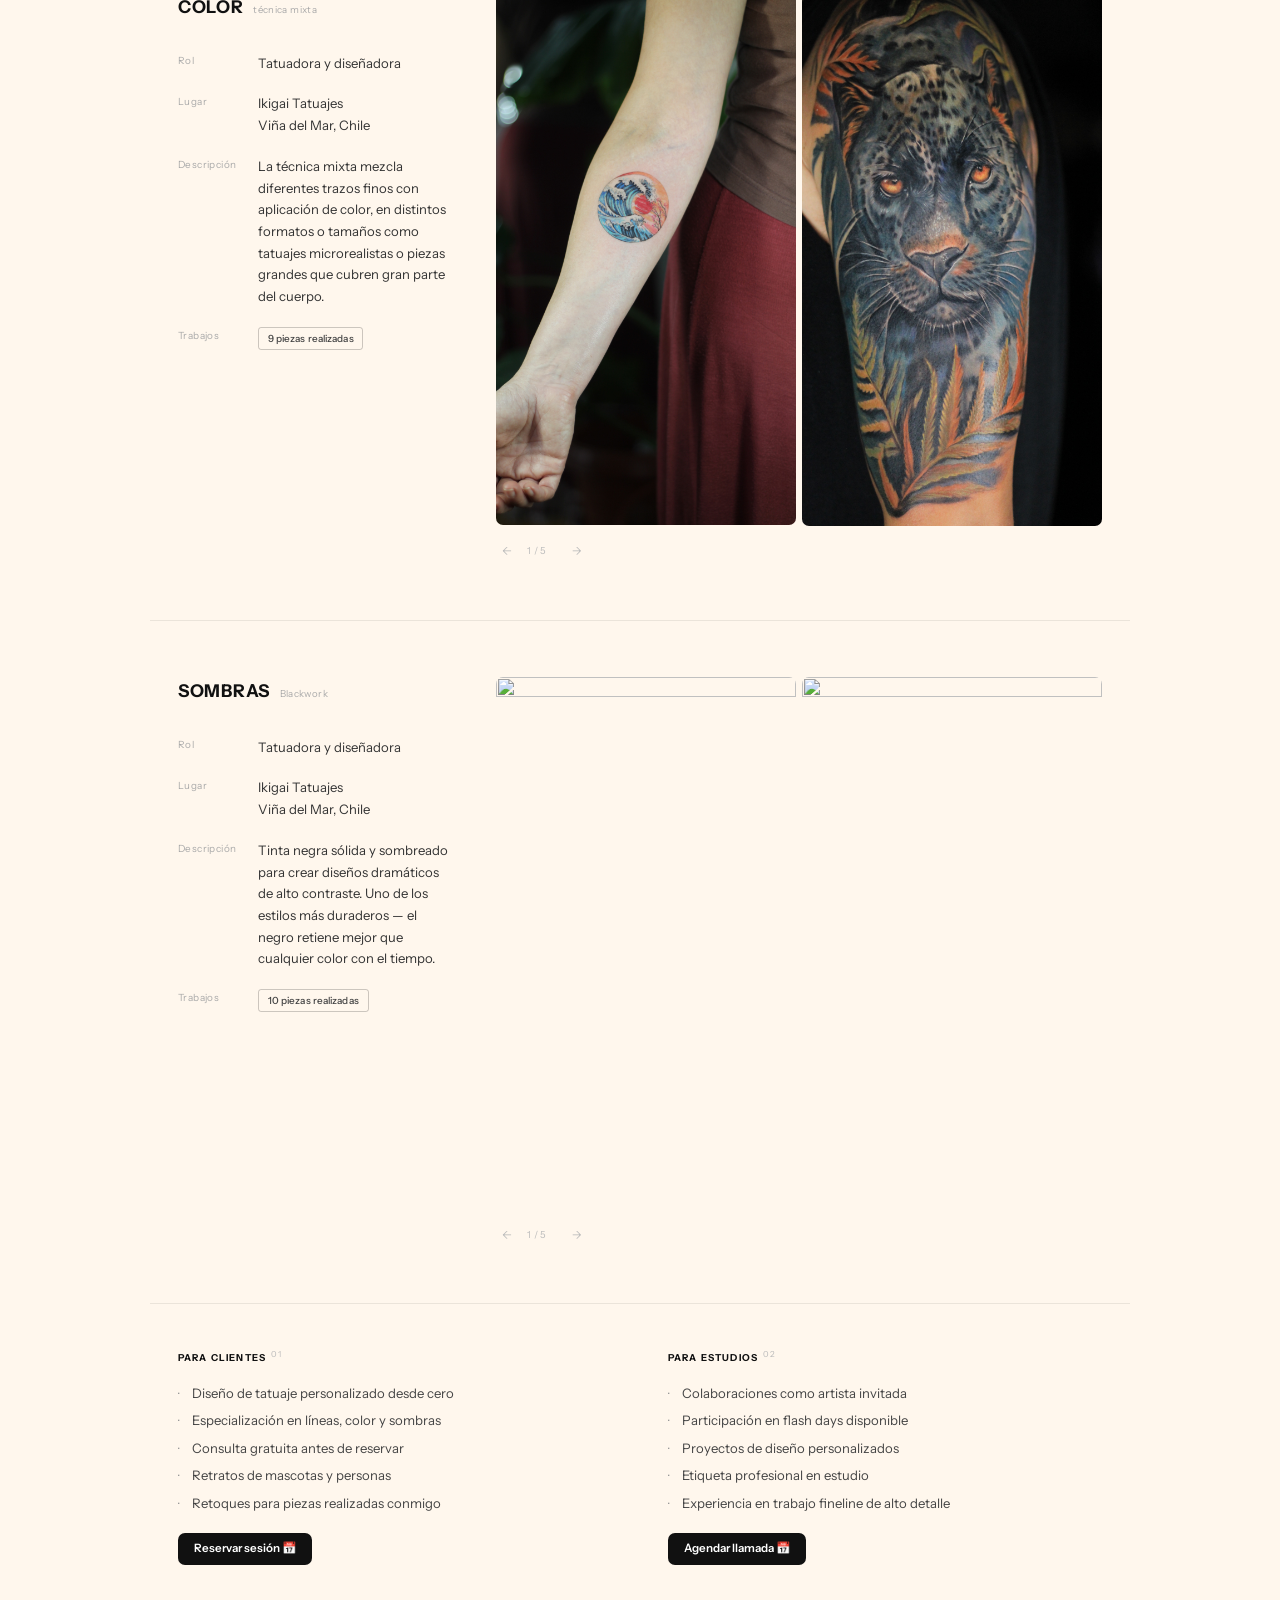
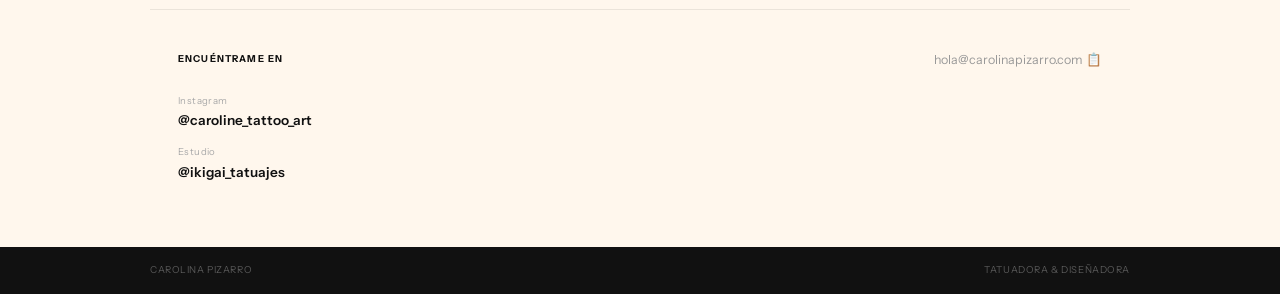
==== commit 4103b6f7: "content: update all texts per user request" ====
--- a/portfolio/index.html
+++ b/portfolio/index.html
@@ -38,7 +38,8 @@
       <img src="https://images.unsplash.com/photo-1531746020798-e6953c6e8e04?w=400&h=500&fit=crop&crop=faces&q=80" alt="Carolina Pizarro"/>
     </div>
     <p class="hero-name">Carolina Pizarro</p>
-    <h1 class="hero-q">"TATUADORA CON BASE EN VIÑA DEL MAR, CREANDO DISEÑOS PRECISOS Y ÚNICOS PARA CUERPOS E HISTORIAS QUE DURAN TODA LA VIDA."</h1>
+    <p class="hero-subtitle">Caroline Tattoo Art</p>
+    <h1 class="hero-q">"Artista del tatuaje chilena, ubicada en Viña del Mar.<br/>Creadora de diseños que interpretan una historia, únicos y que perduran toda la vida."</h1>
     </section>
 
   <!-- ONGOING CARD -->
@@ -58,12 +59,12 @@
       <div class="cl">
         <div class="case-top">
           <span class="case-title">LÍNEAS</span>
-          <span class="case-sub">Fineline</span>
+          <span class="case-sub">Fineline (Técnica)</span>
         </div>
         <div class="rows">
           <div class="row"><span class="rl">Rol</span><span class="rr">Tatuadora y diseñadora</span></div>
-          <div class="row"><span class="rl">Equipo</span><div class="rr">Carolina (yo) como tatuadora<br>Ikigai Tatuajes como estudio<br>Viña del Mar, Chile</div></div>
-          <div class="row"><span class="rl">Descripción</span><p class="rr">El linework lleva el trazo fino al extremo. Cada línea es intencional. La técnica de aguja única permite crear composiciones intrincadas y detalles delicados imposibles con agujas estándar.</p></div>
+          <div class="row"><span class="rl">Lugar</span><div class="rr">Ikigai Tatuajes<br>Viña del Mar, Chile</div></div>
+          <div class="row"><span class="rl">Descripción</span><p class="rr">Esta técnica FINELINE lleva el trazo fino al extremo. Cada línea es precisa y delicada. La técnica requiere alta precisión y dominio logrando composiciones lineales refinadas, únicas y de alta durabilidad al pasar el tiempo.</p></div>
           <div class="row"><span class="rl">Trabajos</span><div class="rr"><span class="nda">14 piezas realizadas</span></div></div>
         </div>
       </div>
@@ -92,12 +93,12 @@
       <div class="cl">
         <div class="case-top">
           <span class="case-title">COLOR</span>
-          <span class="case-sub">Ornamental</span>
+          <span class="case-sub">técnica mixta</span>
         </div>
         <div class="rows">
           <div class="row"><span class="rl">Rol</span><span class="rr">Tatuadora y diseñadora</span></div>
-          <div class="row"><span class="rl">Equipo</span><div class="rr">Carolina (yo) como tatuadora<br>Ikigai Tatuajes como estudio<br>Viña del Mar, Chile</div></div>
-          <div class="row"><span class="rl">Descripción</span><p class="rr">El ornamental combina simetría, patrones y geometría con color. Cada pieza se adapta al cuerpo — siempre pensando en la composición y cómo el diseño envuelve y complementa la anatomía.</p></div>
+          <div class="row"><span class="rl">Lugar</span><div class="rr">Ikigai Tatuajes<br>Viña del Mar, Chile</div></div>
+          <div class="row"><span class="rl">Descripción</span><p class="rr">La técnica mixta mezcla diferentes trazos finos con aplicación de color, en distintos formatos o tamaños como tatuajes microrealistas o piezas grandes que cubren gran parte del cuerpo.</p></div>
           <div class="row"><span class="rl">Trabajos</span><div class="rr"><span class="nda">9 piezas realizadas</span></div></div>
         </div>
       </div>
@@ -128,7 +129,7 @@
         </div>
         <div class="rows">
           <div class="row"><span class="rl">Rol</span><span class="rr">Tatuadora y diseñadora</span></div>
-          <div class="row"><span class="rl">Equipo</span><div class="rr">Carolina (yo) como tatuadora<br>Ikigai Tatuajes como estudio<br>Viña del Mar, Chile</div></div>
+          <div class="row"><span class="rl">Lugar</span><div class="rr">Ikigai Tatuajes<br>Viña del Mar, Chile</div></div>
           <div class="row"><span class="rl">Descripción</span><p class="rr">Tinta negra sólida y sombreado para crear diseños dramáticos de alto contraste. Uno de los estilos más duraderos — el negro retiene mejor que cualquier color con el tiempo.</p></div>
           <div class="row"><span class="rl">Trabajos</span><div class="rr"><span class="nda">10 piezas realizadas</span></div></div>
         </div>
@@ -159,7 +160,7 @@
           <li>Diseño de tatuaje personalizado desde cero</li>
           <li>Especialización en líneas, color y sombras</li>
           <li>Consulta gratuita antes de reservar</li>
-          <li>Estilos ornamentales y geométricos</li>
+          <li>Retratos de mascotas y personas</li>
           <li>Retoques para piezas realizadas conmigo</li>
         </ul>
         <a href="../#cita" class="for-btn">Reservar sesión 📅</a>
--- a/portfolio/style.css
+++ b/portfolio/style.css
@@ -1,187 +1,235 @@
-/* ─ RESET ─ */
+/* RESET */
 *, *::before, *::after { box-sizing: border-box; margin: 0; padding: 0; }
 html { font-size: 16px; }
-body { background: #fff7ed; color: #111; font-family: 'Instrument Sans', sans-serif; font-size: 13px; line-height: 1.55; -webkit-font-smoothing: antialiased; overflow-x: hidden; }
+body {
+  background: #fff7ed;
+  color: #111;
+  font-family: 'Instrument Sans', sans-serif;
+  font-size: 14px;
+  line-height: 1.55;
+  -webkit-font-smoothing: antialiased;
+  overflow-x: hidden;
+}
 a { text-decoration: none; color: inherit; }
 button { border: none; background: none; cursor: pointer; font: inherit; }
 ul { list-style: none; }
 
-/* ─ NAV ─ */
+/* ── NAV ── */
 #nav {
   position: fixed; top: 0; left: 0; right: 0; z-index: 100;
   padding: .75rem 1.75rem;
   border-bottom: 1px solid transparent;
   transition: background .25s, border-color .25s;
 }
-#nav.on { background: rgba(255,247,237,.95); backdrop-filter: blur(16px); border-color: rgba(0,0,0,.08); }
-.nav-inner { max-width: 980px; margin: 0 auto; display: flex; align-items: center; justify-content: space-between; }
-
-/* left side */
-.nav-left { display: flex; align-items: center; gap: .5rem; }
-.nav-pill {
+#nav.on {
+  background: rgba(255,247,237,.95);
+  backdrop-filter: blur(16px);
+  border-color: rgba(0,0,0,.08);
+}
+.nav-inner {
+  max-width: 980px; margin: 0 auto;
+  display: flex; align-items: center; justify-content: space-between;
+}
+.nav-left  { display: flex; align-items: center; gap: .5rem; }
+.nav-pill  {
   display: inline-flex; align-items: center; gap: .4rem;
   background: #111; color: #fff;
-  padding: .3rem .85rem; border-radius: 100px;
-  font-size: .72rem; font-weight: 600; letter-spacing: -.01em;
+  padding: .28rem .8rem; border-radius: 100px;
+  font-size: .7rem; font-weight: 600; letter-spacing: -.01em;
 }
 .nav-badge {
-  font-size: .62rem; color: #888;
-  background: rgba(0,0,0,.07); border: 1px solid rgba(0,0,0,.1);
-  padding: .15rem .5rem; border-radius: 5px;
-}
-
-/* right side */
+  font-size: .6rem; color: #999;
+  background: rgba(0,0,0,.06); border: 1px solid rgba(0,0,0,.1);
+  padding: .15rem .5rem; border-radius: 5px; letter-spacing: .02em;
+}
 .nav-right { display: flex; align-items: center; gap: .55rem; }
-.nav-plain { font-size: .78rem; color: #111; transition: opacity .2s; }
-.nav-plain:hover { opacity: .5; }
-.nav-pipe { color: rgba(0,0,0,.2); font-size: .85rem; margin: 0 .1rem; }
+.nav-plain {
+  font-size: .75rem; font-weight: 400; color: #444;
+  transition: color .2s;
+}
+.nav-plain:hover { color: #111; }
+.nav-pipe { color: rgba(0,0,0,.18); }
 .nav-red {
-  font-size: .75rem; font-weight: 600;
+  font-size: .72rem; font-weight: 600;
   background: rgb(220,38,68); color: #fff;
-  padding: .3rem .95rem; border-radius: 7px;
+  padding: .28rem .9rem; border-radius: 7px;
   transition: opacity .2s;
 }
 .nav-red:hover { opacity: .85; }
 .nav-dark {
-  display: inline-flex; align-items: center;
-  font-size: .75rem; font-weight: 600;
+  font-size: .72rem; font-weight: 600;
   background: #111; color: #fff;
-  padding: .3rem .95rem; border-radius: 7px;
-  border: 1px solid rgba(255,255,255,.1);
+  padding: .28rem .9rem; border-radius: 7px;
   transition: opacity .2s;
 }
 .nav-dark:hover { opacity: .8; }
 
-/* ─ HERO ─ */
+/* ── HERO ── */
 .hero {
   max-width: 980px; margin: 0 auto;
-  padding: 6.5rem 1.75rem 2.5rem;
+  padding: 9rem 1.75rem 7rem;
   display: flex; flex-direction: column; align-items: center; text-align: center;
 }
 .hero-img-box {
-  width: 158px; height: 194px;
+  width: 158px; height: 158px;
   border-radius: 8px; overflow: hidden;
-  margin-bottom: 2rem; flex-shrink: 0;
-}
-.hero-img-box img { width: 158px; height: 194px; object-fit: cover; object-position: top; display: block; filter: grayscale(100%) contrast(1.05); }
-
-.hero-name { font-size: .85rem; font-weight: 700; letter-spacing: .08em; text-transform: uppercase; color: #111; margin-bottom: 1.25rem; }
+  margin-bottom: 1rem; flex-shrink: 0;
+}
+.hero-img-box img {
+  width: 158px; height: 158px;
+  object-fit: cover; object-position: top; display: block;
+  filter: grayscale(100%) contrast(1.05);
+}
+
+/* Name — most prominent, clearest hierarchy anchor */
+.hero-name {
+  font-size: 1rem;
+  font-weight: 700;
+  letter-spacing: .04em;
+  text-transform: uppercase;
+  color: #111;
+  margin-bottom: 1.25rem;
+}
+
+/* Quote — secondary, smaller, lighter */
 .hero-q {
-  font-size: clamp(.78rem, 1.5vw, 1.05rem);
-  font-weight: 700; line-height: 1.3;
-  max-width: 580px; margin-bottom: .85rem;
+  font-size: clamp(1rem, 2vw, 1.45rem);
+  font-weight: 700;
+  line-height: 1.5;
+  max-width: 520px;
+  color: #444;
+  margin-bottom: 0;
   opacity: 0; transform: translateY(20px);
   transition: opacity .7s ease, transform .7s ease;
 }
 .hero-q.show { opacity: 1; transform: none; }
-.hero-s {
-  font-size: .72rem; font-weight: 600;
-  letter-spacing: .06em; text-transform: uppercase;
-  opacity: 0; transform: translateY(12px);
-  transition: opacity .6s ease .1s, transform .6s ease .1s;
-}
-.hero-s.show { opacity: 1; transform: none; }
-.rlink { color: rgb(220,38,68); font-style: italic; }
-
-/* ─ ONGOING ─ */
-.ong { max-width: 980px; margin: 0 auto; padding: 0 1.75rem 1.75rem; }
+
+/* ── ONGOING ── */
+.ong { max-width: 980px; margin: 0 auto; padding: 3.5rem 1.75rem 4rem; }
 .ong-card {
   border: 1px solid rgba(0,0,0,.1); border-radius: 6px;
-  padding: .85rem 1.1rem;
+  padding: .9rem 1.1rem;
 }
 .ong-top { display: flex; align-items: center; gap: .85rem; margin-bottom: .35rem; }
-.ong-lbl { font-size: .63rem; font-weight: 700; letter-spacing: .1em; text-transform: uppercase; }
-.ong-date { font-size: .63rem; color: #888; }
-.ong-body { font-size: .8rem; line-height: 1.65; font-weight: 400; }
-
-/* ─ CASE ─ */
+/* Label — micro caps, strong */
+.ong-lbl {
+  font-size: .6rem; font-weight: 700;
+  letter-spacing: .12em; text-transform: uppercase; color: #111;
+}
+/* Date — same size, muted */
+.ong-date { font-size: .6rem; color: #aaa; letter-spacing: .04em; }
+/* Body — readable, normal weight */
+.ong-body { font-size: .82rem; line-height: 1.7; color: #555; font-weight: 400; }
+
+/* ── CASE ── */
 .case {
   max-width: 980px; margin: 0 auto;
-  padding: 2.25rem 1.75rem;
+  padding: 3.5rem 1.75rem;
   border-top: 1px solid rgba(0,0,0,.08);
   opacity: 0; transform: translateY(150px);
   transition: opacity .7s ease, transform .7s ease;
 }
 .case.show { opacity: 1; transform: none; }
-
 .case-inner { display: grid; grid-template-columns: 270px 1fr; gap: 3rem; align-items: start; }
 
-/* case header */
-.case-top { display: flex; align-items: baseline; gap: .5rem; margin-bottom: 1.35rem; }
-.case-title { font-size: .9rem; font-weight: 700; letter-spacing: .03em; }
-.case-sub { font-size: .65rem; color: #888; }
-
-/* meta rows */
-.rows { display: flex; flex-direction: column; }
-.row {
-  display: grid; grid-template-columns: 80px 1fr;
-  gap: .5rem; padding: .6rem 0;
-  align-items: start;
-}
-.rl { font-size: .7rem; color: #888; padding-top: .05rem; line-height: 1.45; font-weight: 400; }
-.rr { font-size: .8rem; line-height: 1.6; font-weight: 400; }
-
-/* NDA tag — exact Flavio: monospace look, border, no fill */
+/* Case title — large, bold, uppercase — clearest level */
+.case-top { display: flex; align-items: baseline; gap: .6rem; margin-bottom: 1.5rem; }
+.case-title {
+  font-size: 1.1rem; font-weight: 700;
+  letter-spacing: .04em; text-transform: uppercase;
+  color: #111;
+}
+/* Style tag — tiny, muted */
+.case-sub {
+  font-size: .6rem; font-weight: 400;
+  color: #aaa; letter-spacing: .04em;
+}
+
+/* Meta rows */
+.rows { display: flex; flex-direction: column; gap: .1rem; }
+.row { display: grid; grid-template-columns: 72px 1fr; gap: .5rem; padding: .55rem 0; align-items: start; }
+
+/* Label — micro, muted gray */
+.rl {
+  font-size: .62rem; font-weight: 400;
+  color: #aaa; letter-spacing: .04em;
+  padding-top: .12rem; line-height: 1.4;
+}
+/* Value — normal body, slightly darker */
+.rr { font-size: .82rem; line-height: 1.65; color: #333; font-weight: 400; }
+
+/* NDA tag */
 .nda {
   display: inline-block;
-  font-family: 'Courier New', monospace;
-  font-size: .62rem;
-  border: 1px solid rgba(0,0,0,.25);
-  padding: .15rem .55rem; border-radius: 3px;
-  letter-spacing: .01em; color: #333;
-}
-
-/* ─ CAROUSEL ─ */
+  font-size: .62rem; font-weight: 500;
+  border: 1px solid rgba(0,0,0,.2);
+  padding: .14rem .55rem; border-radius: 3px;
+  color: #444; letter-spacing: .01em;
+}
+
+/* ── CAROUSEL ── */
 .cr { display: flex; flex-direction: column; gap: .5rem; }
-.carousel { width: 100%; }
-.sl { display: none; grid-template-columns: 1fr 1fr; gap: .4rem; }
+.carousel { width: 100%; overflow: hidden; touch-action: pan-y; cursor: grab; user-select: none; }
+.carousel.dragging { cursor: grabbing; }
+.sl { display: none; grid-template-columns: 1fr 1fr; gap: .4rem; width: 100%; }
 .sl.active { display: grid; }
 .sl img {
-  width: 100%; aspect-ratio: 9/16;
-  object-fit: cover; border-radius: 7px; display: block;
-  cursor: zoom-in;
+  width: 100%; aspect-ratio: 9/16; object-fit: cover;
+  border-radius: 7px; display: block; cursor: zoom-in;
+  min-width: 0;
   transition: transform .5s ease;
-}
+  pointer-events: none;
+}
+.sl.active img { pointer-events: auto; }
+.carousel.dragging .sl img { pointer-events: none; cursor: grabbing; }
 .sl img:hover { transform: scale(1.025); }
-
-/* slide transitions */
 .sl.in  { animation: sIn  .3s ease forwards; }
 .sl.out { animation: sOut .25s ease forwards; }
 @keyframes sIn  { from { opacity: 0; transform: translateX(20px); } to { opacity: 1; transform: none; } }
 @keyframes sOut { from { opacity: 1; transform: none; } to { opacity: 0; transform: translateX(-20px); } }
 
-/* controls */
-.cc { display: flex; align-items: center; gap: .6rem; margin-top: .35rem; }
-.cb { font-size: .72rem; color: #aaa; padding: .18rem .38rem; transition: color .2s; }
+/* Controls */
+.cc { display: flex; align-items: center; gap: .6rem; margin-top: .4rem; }
+.cb { font-size: .72rem; color: #bbb; padding: .18rem .35rem; transition: color .2s; }
 .cb:hover { color: #111; }
-.cn { font-size: .65rem; color: #888; min-width: 32px; }
-
-/* ─ FOR SECTION ─ */
+/* Counter — tiny, muted */
+.cn { font-size: .6rem; color: #bbb; min-width: 30px; letter-spacing: .04em; }
+
+/* ── FOR SECTION ── */
 .for-sec {
   max-width: 980px; margin: 0 auto;
-  padding: 2.5rem 1.75rem;
+  padding: 2.75rem 1.75rem;
   border-top: 1px solid rgba(0,0,0,.08);
 }
 .for-inner { display: grid; grid-template-columns: 1fr 1fr; gap: 3.5rem; }
+
+/* Section label — same micro caps pattern */
 .for-t {
-  font-size: .63rem; font-weight: 700;
-  letter-spacing: .1em; text-transform: uppercase;
-  display: block; margin-bottom: .85rem;
-}
-.for-t sup { font-size: .52rem; color: #aaa; font-weight: 400; margin-left: .12rem; vertical-align: super; }
-.for-ul { display: flex; flex-direction: column; gap: .38rem; margin-bottom: 1.1rem; }
-.for-ul li { font-size: .8rem; line-height: 1.5; padding-left: .8rem; position: relative; font-weight: 400; }
-.for-ul li::before { content: '·'; position: absolute; left: 0; color: #111; }
+  font-size: .6rem; font-weight: 700;
+  letter-spacing: .12em; text-transform: uppercase;
+  color: #111; display: block; margin-bottom: 1rem;
+}
+.for-t sup { font-size: .52rem; color: #bbb; font-weight: 400; margin-left: .1rem; }
+
+/* List items — readable body */
+.for-ul { display: flex; flex-direction: column; gap: .45rem; margin-bottom: 1.25rem; }
+.for-ul li {
+  font-size: .82rem; line-height: 1.55; color: #444;
+  padding-left: .85rem; position: relative; font-weight: 400;
+}
+.for-ul li::before { content: '·'; position: absolute; left: 0; color: #999; }
+
+/* CTA button */
 .for-btn {
   display: inline-flex; align-items: center; gap: .3rem;
   font-size: .72rem; font-weight: 600;
   background: #111; color: #fff;
-  padding: .42rem .95rem; border-radius: 7px;
+  padding: .45rem 1rem; border-radius: 7px;
   transition: opacity .2s;
 }
 .for-btn:hover { opacity: .78; }
 
-/* ─ FIND ME AT ─ */
+/* ── FIND ME AT ── */
 .find-sec {
   max-width: 980px; margin: 0 auto;
   padding: 2.5rem 1.75rem 4rem;
@@ -189,33 +237,35 @@
 }
 .find-top {
   display: flex; align-items: center; justify-content: space-between;
-  gap: 1rem; flex-wrap: wrap;
-  margin-bottom: 1.5rem;
-}
-.find-t { font-size: .63rem; font-weight: 700; letter-spacing: .1em; text-transform: uppercase; }
-.find-email { font-size: .72rem; color: #888; transition: color .2s; }
+  gap: 1rem; flex-wrap: wrap; margin-bottom: 1.5rem;
+}
+/* Same micro caps pattern */
+.find-t { font-size: .6rem; font-weight: 700; letter-spacing: .12em; text-transform: uppercase; color: #111; }
+/* Email — body size, muted */
+.find-email { font-size: .78rem; color: #999; transition: color .2s; }
 .find-email:hover { color: #111; }
-.find-links { display: flex; flex-direction: column; gap: .85rem; }
-.find-item { display: flex; flex-direction: column; gap: .1rem; }
-.find-lbl { font-size: .63rem; color: #888; }
-.find-val { font-size: .8rem; font-weight: 600; transition: color .2s; }
+.find-links { display: flex; flex-direction: column; gap: .9rem; }
+.find-item  { display: flex; flex-direction: column; gap: .1rem; }
+/* Link label — micro muted */
+.find-lbl { font-size: .6rem; color: #aaa; letter-spacing: .04em; }
+/* Link value — medium weight, prominent */
+.find-val { font-size: .85rem; font-weight: 600; color: #111; transition: color .2s; }
 .find-val:hover { color: rgb(220,38,68); }
 
-/* ─ FOOTER ─ */
+/* ── FOOTER ── */
 .footer { background: #111; padding: 1rem 1.75rem; }
 .footer-inner {
   max-width: 980px; margin: 0 auto;
   display: flex; align-items: center; justify-content: space-between;
-  font-size: .62rem; color: rgba(255,255,255,.3); letter-spacing: .03em;
-}
-
-/* ─ LIGHTBOX ─ */
+  font-size: .6rem; color: rgba(255,255,255,.3); letter-spacing: .06em; text-transform: uppercase;
+}
+
+/* ── LIGHTBOX ── */
 #lb {
   position: fixed; inset: 0; z-index: 9999;
   background: rgba(0,0,0,.97);
   display: flex; align-items: center; justify-content: center;
-  opacity: 0; pointer-events: none;
-  transition: opacity .25s;
+  opacity: 0; pointer-events: none; transition: opacity .25s;
 }
 #lb.open { opacity: 1; pointer-events: all; }
 #lb-box { max-width: 90vw; max-height: 88vh; }
@@ -227,7 +277,7 @@
 #lb-n { right: 1.25rem; top: 50%; transform: translateY(-50%); font-size: 1.2rem; }
 #lb-c { position: absolute; bottom: 1.25rem; left: 50%; transform: translateX(-50%); font-size: .58rem; text-transform: uppercase; letter-spacing: .1em; color: rgba(255,255,255,.28); white-space: nowrap; }
 
-/* ─ RESPONSIVE ─ */
+/* ── RESPONSIVE ── */
 @media (max-width: 760px) {
   .case-inner { grid-template-columns: 1fr; gap: 1.75rem; }
   .for-inner  { grid-template-columns: 1fr; gap: 2rem; }
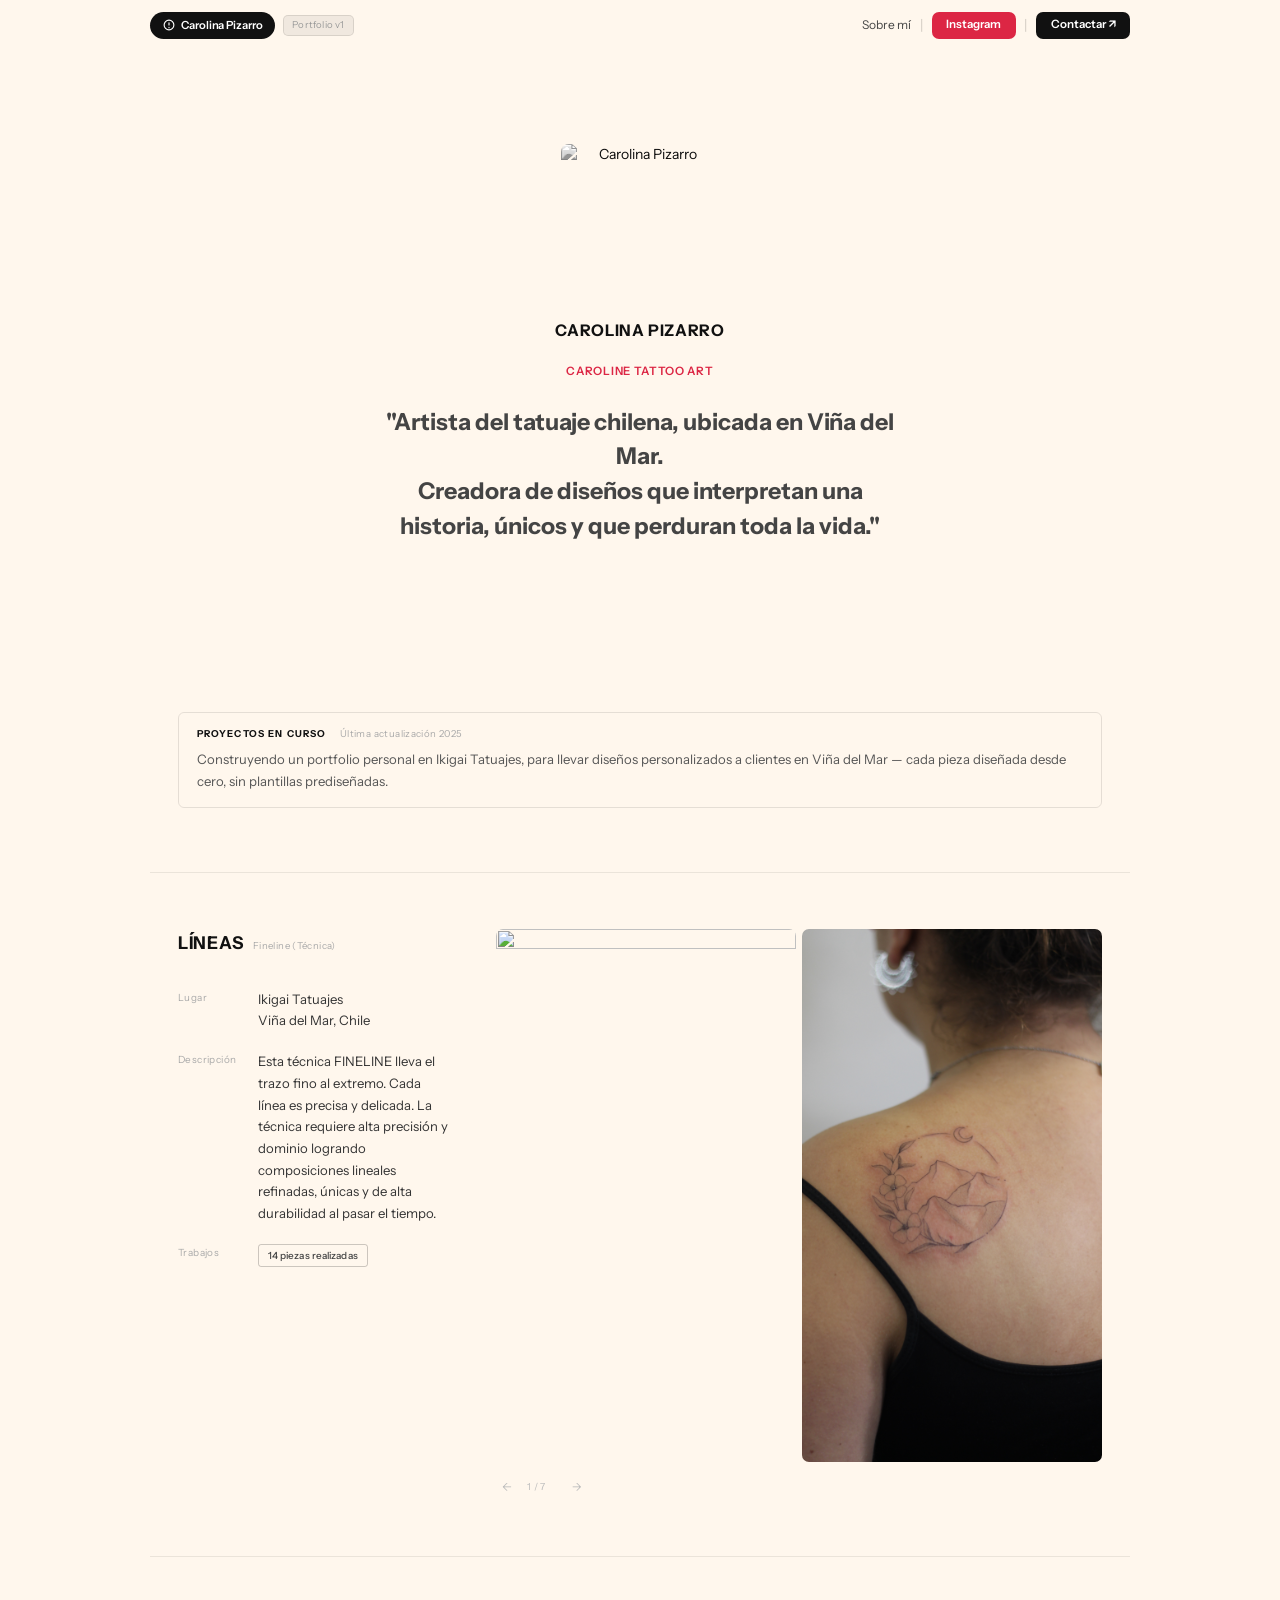
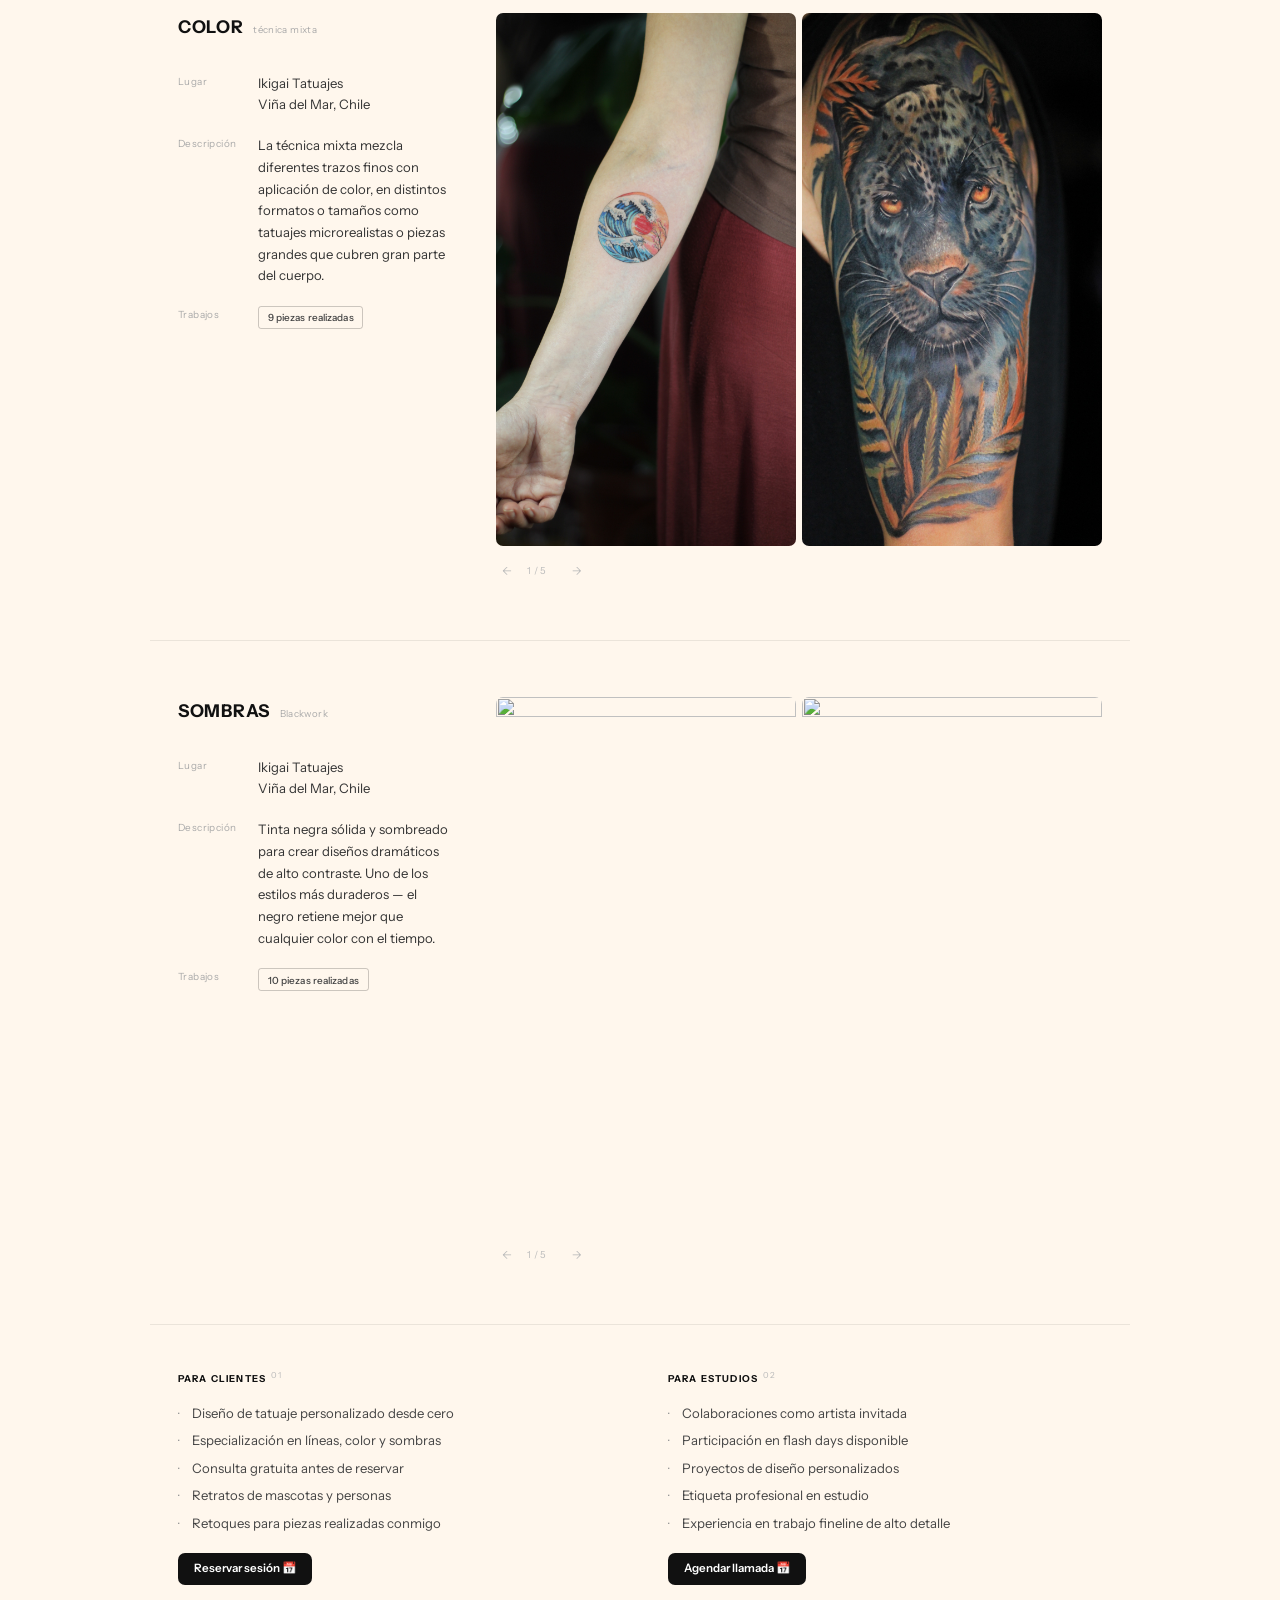
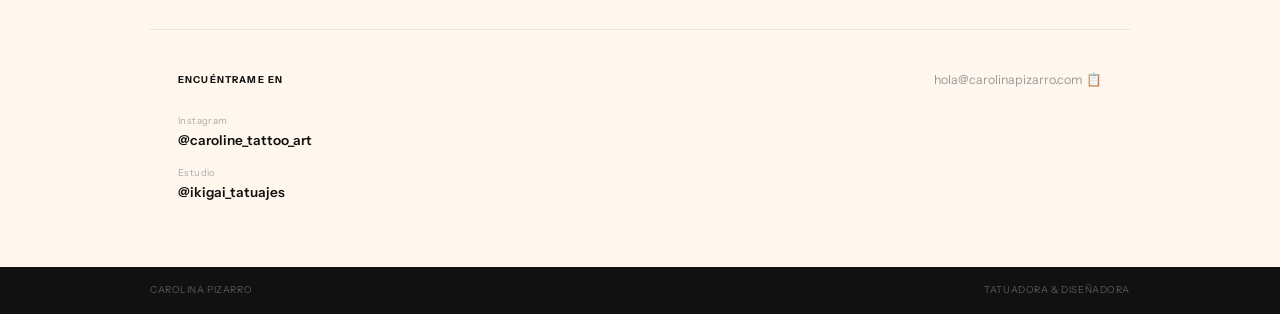
==== commit 32e92be7: "refactor: remove Rol + hierarchy type scale" ====
--- a/portfolio/index.html
+++ b/portfolio/index.html
@@ -62,7 +62,6 @@
           <span class="case-sub">Fineline (Técnica)</span>
         </div>
         <div class="rows">
-          <div class="row"><span class="rl">Rol</span><span class="rr">Tatuadora y diseñadora</span></div>
           <div class="row"><span class="rl">Lugar</span><div class="rr">Ikigai Tatuajes<br>Viña del Mar, Chile</div></div>
           <div class="row"><span class="rl">Descripción</span><p class="rr">Esta técnica FINELINE lleva el trazo fino al extremo. Cada línea es precisa y delicada. La técnica requiere alta precisión y dominio logrando composiciones lineales refinadas, únicas y de alta durabilidad al pasar el tiempo.</p></div>
           <div class="row"><span class="rl">Trabajos</span><div class="rr"><span class="nda">14 piezas realizadas</span></div></div>
@@ -96,7 +95,6 @@
           <span class="case-sub">técnica mixta</span>
         </div>
         <div class="rows">
-          <div class="row"><span class="rl">Rol</span><span class="rr">Tatuadora y diseñadora</span></div>
           <div class="row"><span class="rl">Lugar</span><div class="rr">Ikigai Tatuajes<br>Viña del Mar, Chile</div></div>
           <div class="row"><span class="rl">Descripción</span><p class="rr">La técnica mixta mezcla diferentes trazos finos con aplicación de color, en distintos formatos o tamaños como tatuajes microrealistas o piezas grandes que cubren gran parte del cuerpo.</p></div>
           <div class="row"><span class="rl">Trabajos</span><div class="rr"><span class="nda">9 piezas realizadas</span></div></div>
@@ -128,7 +126,6 @@
           <span class="case-sub">Blackwork</span>
         </div>
         <div class="rows">
-          <div class="row"><span class="rl">Rol</span><span class="rr">Tatuadora y diseñadora</span></div>
           <div class="row"><span class="rl">Lugar</span><div class="rr">Ikigai Tatuajes<br>Viña del Mar, Chile</div></div>
           <div class="row"><span class="rl">Descripción</span><p class="rr">Tinta negra sólida y sombreado para crear diseños dramáticos de alto contraste. Uno de los estilos más duraderos — el negro retiene mejor que cualquier color con el tiempo.</p></div>
           <div class="row"><span class="rl">Trabajos</span><div class="rr"><span class="nda">10 piezas realizadas</span></div></div>
--- a/portfolio/style.css
+++ b/portfolio/style.css
@@ -89,6 +89,15 @@
   text-transform: uppercase;
   color: #111;
   margin-bottom: 1.25rem;
+}
+
+.hero-subtitle {
+  font-size: .72rem;
+  font-weight: 600;
+  letter-spacing: .06em;
+  text-transform: uppercase;
+  color: rgb(220,38,68);
+  margin-bottom: 1.5rem;
 }
 
 /* Quote — secondary, smaller, lighter */
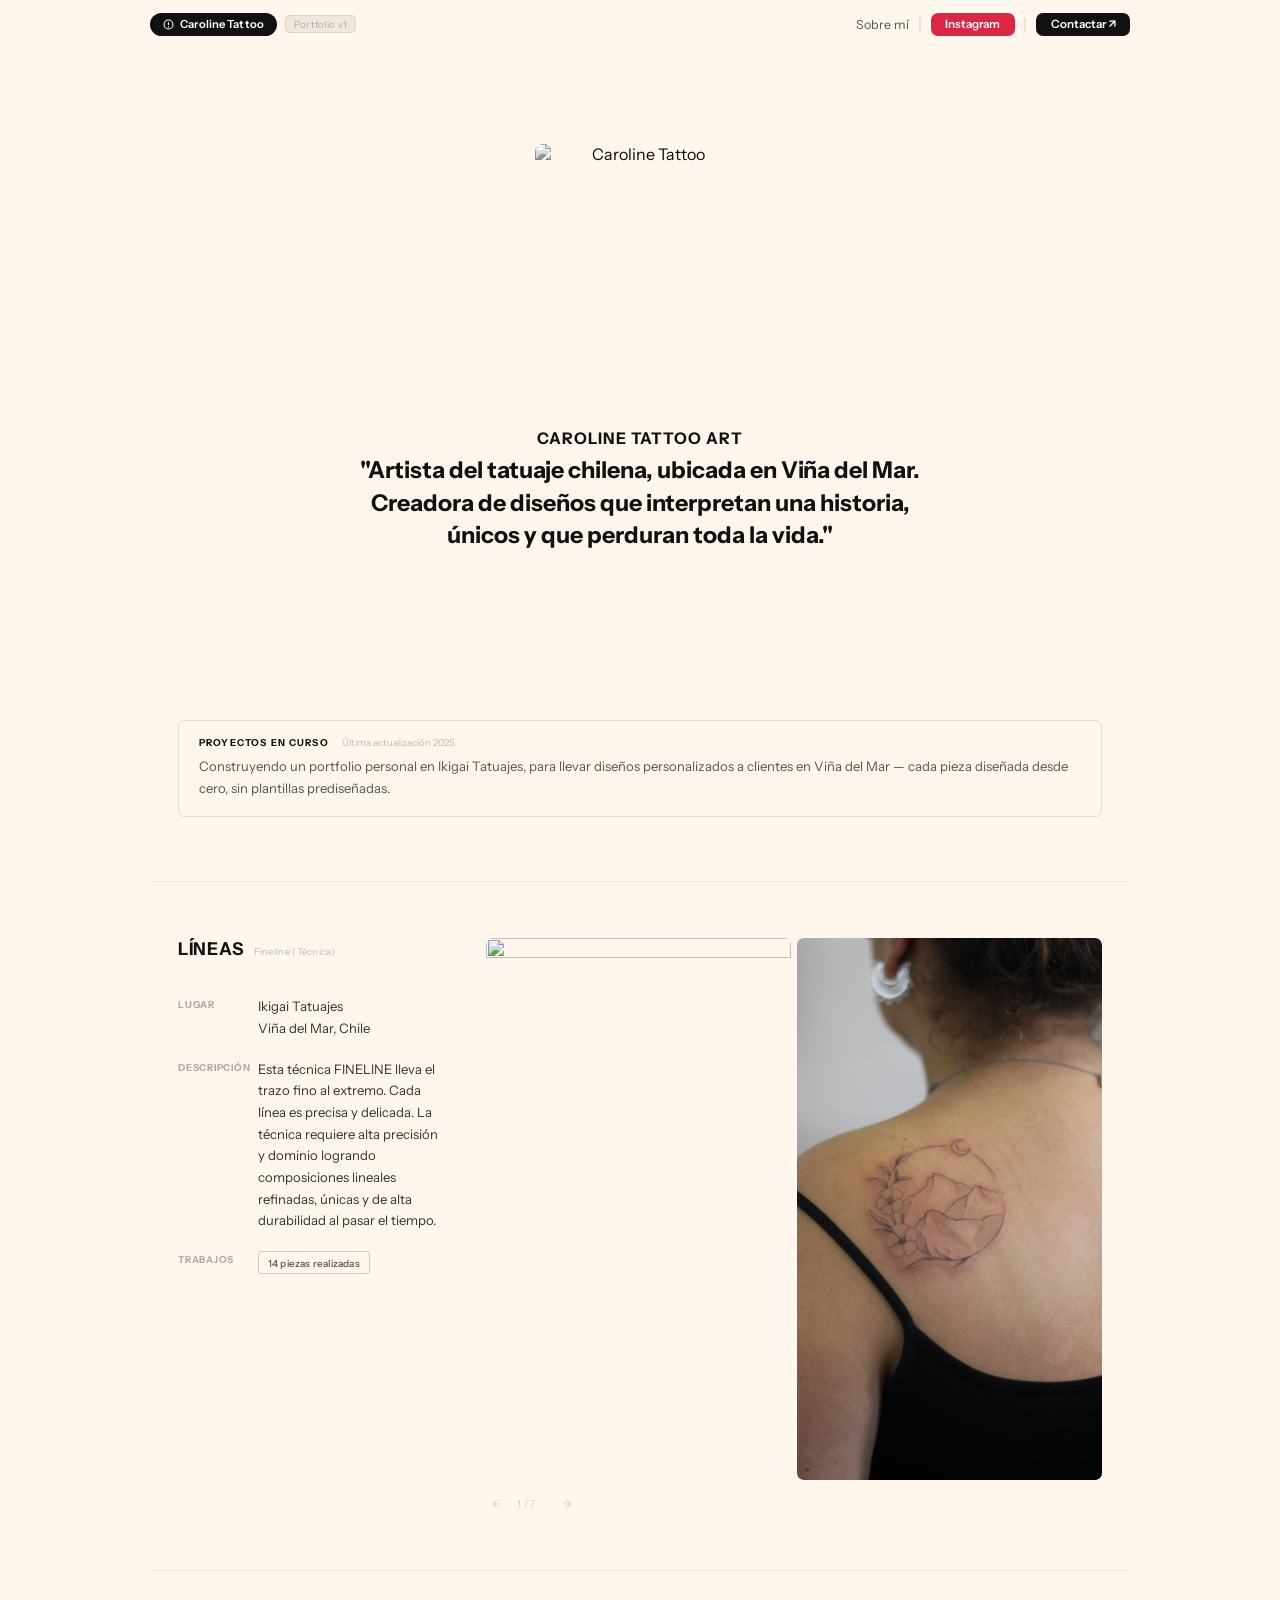
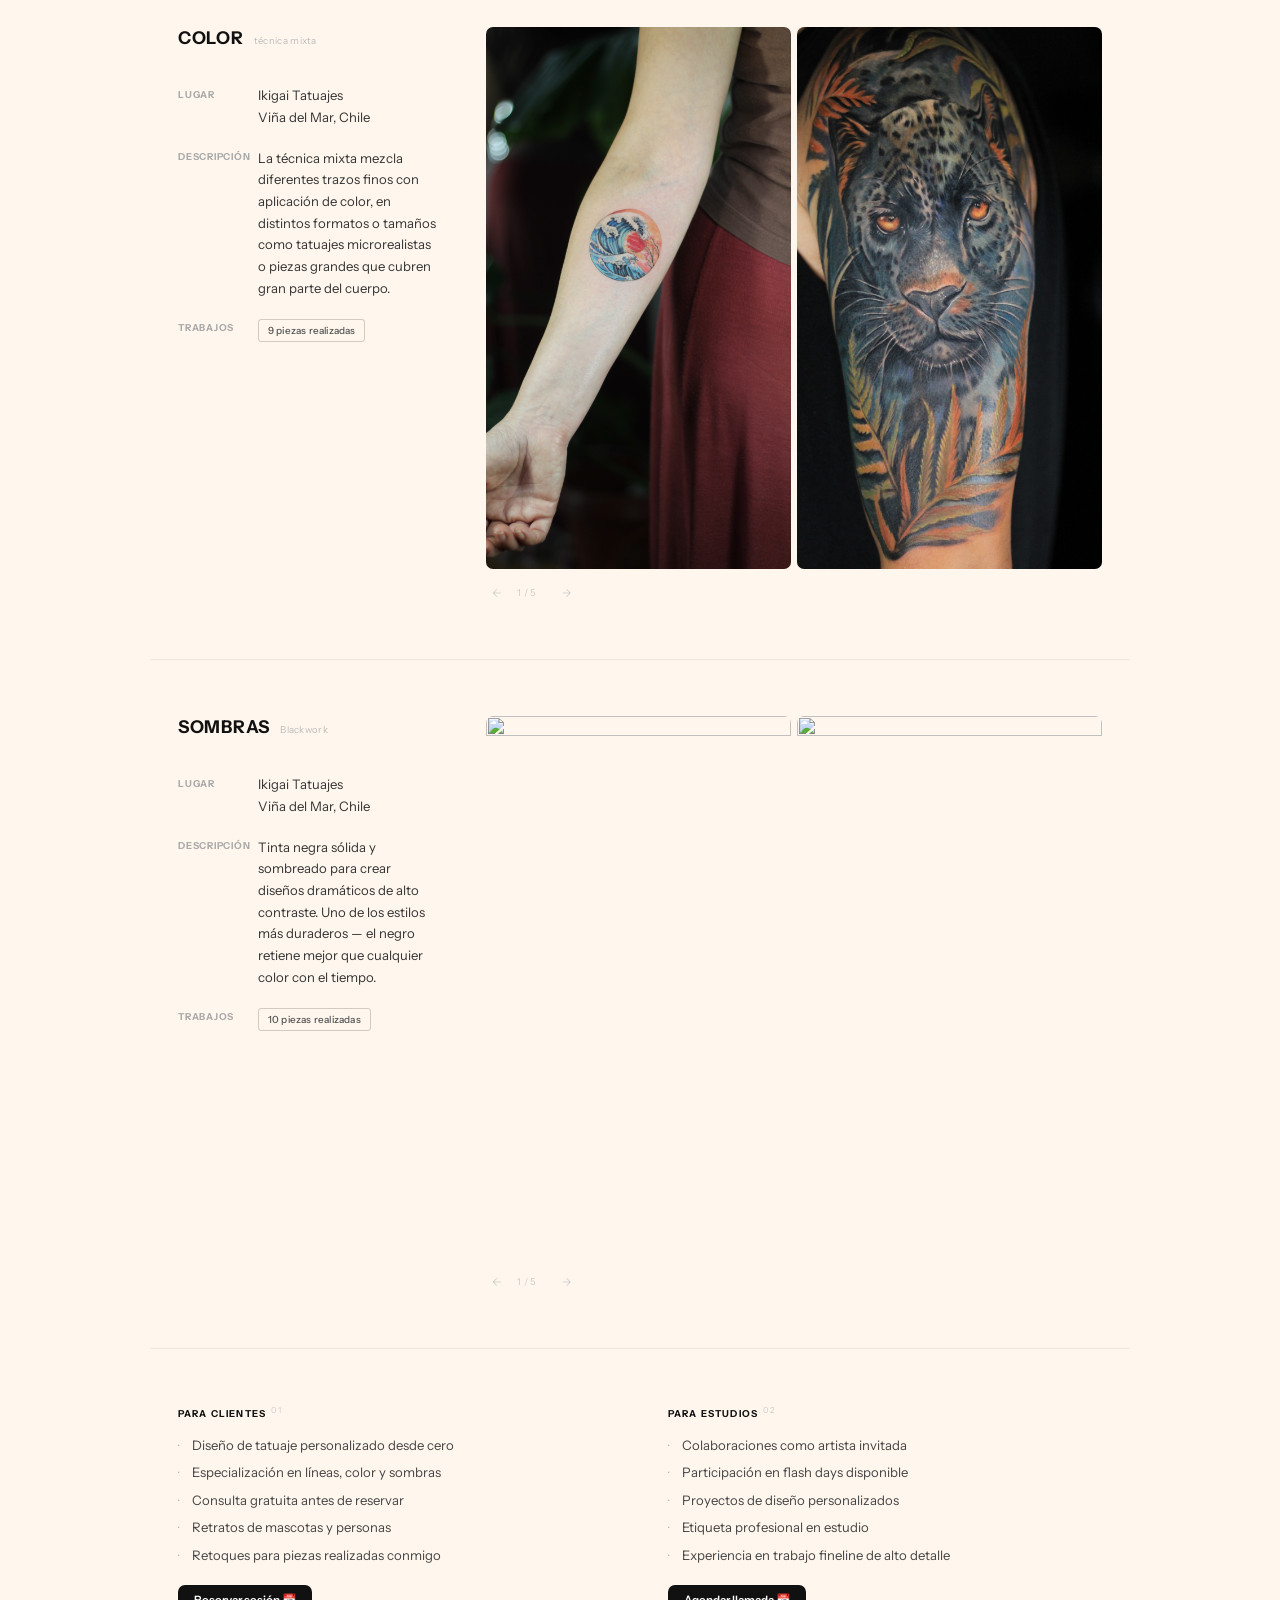
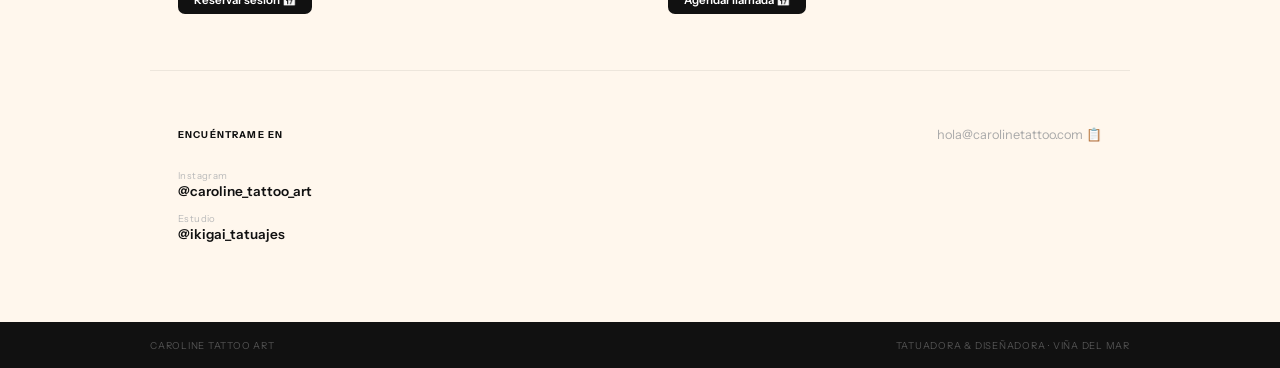
==== commit 993c2745: "spell-ui: blur/words/slide animations + glass nav" ====
--- a/portfolio/index.html
+++ b/portfolio/index.html
@@ -3,7 +3,7 @@
 <head>
   <meta charset="UTF-8"/>
   <meta name="viewport" content="width=device-width, initial-scale=1.0"/>
-  <title>Carolina Pizarro — Portfolio</title>
+  <title>Caroline Tattoo — Portfolio</title>
   <link rel="preconnect" href="https://fonts.googleapis.com"/>
   <link rel="preconnect" href="https://fonts.gstatic.com" crossorigin/>
   <link href="https://fonts.googleapis.com/css2?family=Instrument+Sans:ital,wght@0,400;0,500;0,600;0,700;1,400&display=swap" rel="stylesheet"/>
@@ -12,13 +12,13 @@
 </head>
 <body>
 
-  <!-- NAV: pill + badge | About me | red btn | | | dark btn -->
+  <!-- NAV -->
   <nav id="nav">
     <div class="nav-inner">
       <a href="../" class="nav-left">
         <div class="nav-pill">
-          <svg width="12" height="12" viewBox="0 0 16 16" fill="none"><circle cx="8" cy="8" r="6.5" stroke="white" stroke-width="1.5"/><path d="M8 5v3M8 11v.5" stroke="white" stroke-width="1.5" stroke-linecap="round"/></svg>
-          Carolina Pizarro
+          <svg width="11" height="11" viewBox="0 0 16 16" fill="none"><circle cx="8" cy="8" r="6.5" stroke="white" stroke-width="1.5"/><path d="M8 5v3M8 11v.5" stroke="white" stroke-width="1.5" stroke-linecap="round"/></svg>
+          Caroline Tattoo
         </div>
         <span class="nav-badge">Portfolio v1</span>
       </a>
@@ -35,16 +35,17 @@
   <!-- HERO -->
   <section class="hero">
     <div class="hero-img-box">
-      <img src="https://images.unsplash.com/photo-1531746020798-e6953c6e8e04?w=400&h=500&fit=crop&crop=faces&q=80" alt="Carolina Pizarro"/>
-    </div>
-    <p class="hero-name">Carolina Pizarro</p>
-    <p class="hero-subtitle">Caroline Tattoo Art</p>
-    <h1 class="hero-q">"Artista del tatuaje chilena, ubicada en Viña del Mar.<br/>Creadora de diseños que interpretan una historia, únicos y que perduran toda la vida."</h1>
-    </section>
+      <img src="https://images.unsplash.com/photo-1509967419530-da38b4704bc6?w=400&h=500&fit=crop&crop=faces&q=80" alt="Caroline Tattoo"/>
+    </div>
+    <!-- Spell UI: blur-reveal on name -->
+    <p class="hero-name spell-blur" data-spell="blur">Caroline Tattoo Art</p>
+    <!-- Spell UI: words-stagger on quote -->
+    <h1 class="hero-q spell-words" data-spell="words">"Artista del tatuaje chilena, ubicada en Viña del Mar. Creadora de diseños que interpretan una historia, únicos y que perduran toda la vida."</h1>
+  </section>
 
   <!-- ONGOING CARD -->
   <div class="ong">
-    <div class="ong-card">
+    <div class="ong-card spell-slide" data-spell="slide">
       <div class="ong-top">
         <span class="ong-lbl">PROYECTOS EN CURSO</span>
         <span class="ong-date">Última actualización 2025</span>
@@ -53,12 +54,12 @@
     </div>
   </div>
 
-  <!-- CASE 1: LÍNEAS -->
+  <!-- CASE: LÍNEAS -->
   <article class="case" id="lineas">
     <div class="case-inner">
       <div class="cl">
         <div class="case-top">
-          <span class="case-title">LÍNEAS</span>
+          <span class="case-title spell-blur" data-spell="blur">LÍNEAS</span>
           <span class="case-sub">Fineline (Técnica)</span>
         </div>
         <div class="rows">
@@ -86,12 +87,12 @@
     </div>
   </article>
 
-  <!-- CASE 2: COLOR -->
+  <!-- CASE: COLOR -->
   <article class="case" id="color">
     <div class="case-inner">
       <div class="cl">
         <div class="case-top">
-          <span class="case-title">COLOR</span>
+          <span class="case-title spell-blur" data-spell="blur">COLOR</span>
           <span class="case-sub">técnica mixta</span>
         </div>
         <div class="rows">
@@ -117,12 +118,12 @@
     </div>
   </article>
 
-  <!-- CASE 3: SOMBRAS -->
+  <!-- CASE: SOMBRAS -->
   <article class="case" id="sombras">
     <div class="case-inner">
       <div class="cl">
         <div class="case-top">
-          <span class="case-title">SOMBRAS</span>
+          <span class="case-title spell-blur" data-spell="blur">SOMBRAS</span>
           <span class="case-sub">Blackwork</span>
         </div>
         <div class="rows">
@@ -148,10 +149,10 @@
     </div>
   </article>
 
-  <!-- FOR CLIENTS / FOR STUDIOS — exact Flavio layout -->
+  <!-- FOR SECTION -->
   <section class="for-sec">
     <div class="for-inner">
-      <div class="for-col">
+      <div class="for-col spell-slide" data-spell="slide">
         <p class="for-t">PARA CLIENTES <sup>01</sup></p>
         <ul class="for-ul">
           <li>Diseño de tatuaje personalizado desde cero</li>
@@ -162,7 +163,7 @@
         </ul>
         <a href="../#cita" class="for-btn">Reservar sesión 📅</a>
       </div>
-      <div class="for-col">
+      <div class="for-col spell-slide" data-spell="slide" style="--spell-delay:0.12s">
         <p class="for-t">PARA ESTUDIOS <sup>02</sup></p>
         <ul class="for-ul">
           <li>Colaboraciones como artista invitada</li>
@@ -176,29 +177,22 @@
     </div>
   </section>
 
-  <!-- FIND ME AT — exact Flavio layout -->
+  <!-- FIND ME AT -->
   <section class="find-sec">
     <div class="find-top">
       <span class="find-t">ENCUÉNTRAME EN</span>
-      <a href="mailto:hola@carolinapizarro.com" class="find-email">hola@carolinapizarro.com 📋</a>
+      <a href="mailto:hola@carolinetattoo.com" class="find-email">hola@carolinetattoo.com 📋</a>
     </div>
     <div class="find-links">
-      <div class="find-item">
-        <span class="find-lbl">Instagram</span>
-        <a href="https://www.instagram.com/caroline_tattoo_art/" target="_blank" class="find-val">@caroline_tattoo_art</a>
-      </div>
-      <div class="find-item">
-        <span class="find-lbl">Estudio</span>
-        <a href="https://www.instagram.com/ikigai_tatuajes/" target="_blank" class="find-val">@ikigai_tatuajes</a>
-      </div>
+      <div class="find-item spell-slide" data-spell="slide"><span class="find-lbl">Instagram</span><a href="https://www.instagram.com/caroline_tattoo_art/" target="_blank" class="find-val">@caroline_tattoo_art</a></div>
+      <div class="find-item spell-slide" data-spell="slide" style="--spell-delay:0.08s"><span class="find-lbl">Estudio</span><a href="https://www.instagram.com/ikigai_tatuajes/" target="_blank" class="find-val">@ikigai_tatuajes</a></div>
     </div>
   </section>
 
-  <!-- FOOTER -->
   <footer class="footer">
     <div class="footer-inner">
-      <span>carolina pizarro</span>
-      <span>tatuadora &amp; diseñadora</span>
+      <span>caroline tattoo art</span>
+      <span>tatuadora &amp; diseñadora · viña del mar</span>
     </div>
   </footer>
 
--- a/portfolio/style.css
+++ b/portfolio/style.css
@@ -1,12 +1,10 @@
-/* RESET */
+/* ── RESET ── */
 *, *::before, *::after { box-sizing: border-box; margin: 0; padding: 0; }
 html { font-size: 16px; }
 body {
   background: #fff7ed;
   color: #111;
   font-family: 'Instrument Sans', sans-serif;
-  font-size: 14px;
-  line-height: 1.55;
   -webkit-font-smoothing: antialiased;
   overflow-x: hidden;
 }
@@ -14,53 +12,64 @@
 button { border: none; background: none; cursor: pointer; font: inherit; }
 ul { list-style: none; }
 
+/* ━━━━━━━━━━━━━━━━━━━━━━━━━
+   TYPE SCALE
+   T1  — 1.1rem  700  #111   Section titles (LÍNEAS / COLOR / SOMBRAS)
+   T2  — 1rem    700  #111   Name (CAROLINA PIZARRO)
+   T3  — .95rem  500  #333   Hero quote
+   T4  — .82rem  400  #333   Body / descriptions / list items
+   T5  — .72rem  600  #111   Subtitle accent (CAROLINE TATTOO ART)
+   T6  — .65rem  400  #999   Case subtitle tag (Fineline, técnica mixta)
+   T7  — .6rem   700  #111   Micro labels ALL CAPS (PROYECTOS EN CURSO, ROL, etc.)
+   T8  — .6rem   400  #bbb   Muted meta (dates, counters, style tags)
+━━━━━━━━━━━━━━━━━━━━━━━━━ */
+
 /* ── NAV ── */
 #nav {
   position: fixed; top: 0; left: 0; right: 0; z-index: 100;
-  padding: .75rem 1.75rem;
+  padding: .8rem 1.75rem;
   border-bottom: 1px solid transparent;
   transition: background .25s, border-color .25s;
 }
 #nav.on {
-  background: rgba(255,247,237,.95);
+  background: rgba(255,247,237,.96);
   backdrop-filter: blur(16px);
-  border-color: rgba(0,0,0,.08);
+  border-color: rgba(0,0,0,.07);
 }
 .nav-inner {
   max-width: 980px; margin: 0 auto;
   display: flex; align-items: center; justify-content: space-between;
 }
-.nav-left  { display: flex; align-items: center; gap: .5rem; }
-.nav-pill  {
+.nav-left { display: flex; align-items: center; gap: .5rem; }
+
+/* T7 weight in nav pill */
+.nav-pill {
   display: inline-flex; align-items: center; gap: .4rem;
   background: #111; color: #fff;
   padding: .28rem .8rem; border-radius: 100px;
-  font-size: .7rem; font-weight: 600; letter-spacing: -.01em;
-}
+  font-size: .7rem; font-weight: 600; letter-spacing: .01em;
+}
+/* T8 badge */
 .nav-badge {
-  font-size: .6rem; color: #999;
-  background: rgba(0,0,0,.06); border: 1px solid rgba(0,0,0,.1);
-  padding: .15rem .5rem; border-radius: 5px; letter-spacing: .02em;
+  font-size: .6rem; color: #aaa;
+  background: rgba(0,0,0,.06); border: 1px solid rgba(0,0,0,.09);
+  padding: .15rem .5rem; border-radius: 5px; letter-spacing: .03em;
 }
 .nav-right { display: flex; align-items: center; gap: .55rem; }
-.nav-plain {
-  font-size: .75rem; font-weight: 400; color: #444;
-  transition: color .2s;
-}
+/* T4 weight for nav links */
+.nav-plain { font-size: .78rem; font-weight: 400; color: #555; transition: color .2s; }
 .nav-plain:hover { color: #111; }
-.nav-pipe { color: rgba(0,0,0,.18); }
+.nav-pipe { color: rgba(0,0,0,.15); }
 .nav-red {
   font-size: .72rem; font-weight: 600;
   background: rgb(220,38,68); color: #fff;
-  padding: .28rem .9rem; border-radius: 7px;
-  transition: opacity .2s;
+  padding: .28rem .9rem; border-radius: 7px; transition: opacity .2s;
 }
 .nav-red:hover { opacity: .85; }
 .nav-dark {
   font-size: .72rem; font-weight: 600;
   background: #111; color: #fff;
-  padding: .28rem .9rem; border-radius: 7px;
-  transition: opacity .2s;
+  padding: .28rem .9rem; border-radius: 7px; transition: opacity .2s;
 }
 .nav-dark:hover { opacity: .8; }
 
@@ -71,163 +80,156 @@
   display: flex; flex-direction: column; align-items: center; text-align: center;
 }
 .hero-img-box {
-  width: 158px; height: 158px;
+  width: 210px; height: 260px;
   border-radius: 8px; overflow: hidden;
-  margin-bottom: 1rem; flex-shrink: 0;
+  margin-bottom: 1.5rem; flex-shrink: 0;
 }
 .hero-img-box img {
-  width: 158px; height: 158px;
+  width: 210px; height: 260px;
   object-fit: cover; object-position: top; display: block;
   filter: grayscale(100%) contrast(1.05);
 }
-
-/* Name — most prominent, clearest hierarchy anchor */
+/* T2 — Name */
 .hero-name {
   font-size: 1rem;
+  font-weight: 700;
+  letter-spacing: .06em;
+  text-transform: uppercase;
+  color: #111;
+  margin-bottom: .4rem;
+}
+/* T5 — Red subtitle */
+.hero-subtitle {
+  font-size: .72rem;
+  font-weight: 600;
+  letter-spacing: .08em;
+  text-transform: uppercase;
+  color: rgb(220,38,68);
+  margin-bottom: 1.75rem;
+}
+/* T3 — Quote */
+.hero-q {
+  font-size: clamp(1rem, 2vw, 1.45rem);
+  font-weight: 700;
+  line-height: 1.4;
+  max-width: 560px;
+  color: #111;
+  opacity: 0; transform: translateY(20px);
+  transition: opacity .7s ease, transform .7s ease;
+}
+.hero-q.show { opacity: 1; transform: none; }
+
+/* ── ONGOING ── */
+.ong { max-width: 980px; margin: 0 auto; padding: 3.5rem 1.75rem 4rem; }
+.ong-card {
+  border: 1px solid rgba(0,0,0,.1); border-radius: 6px;
+  padding: 1rem 1.25rem;
+}
+.ong-top { display: flex; align-items: center; gap: .85rem; margin-bottom: .45rem; }
+/* T7 — micro label */
+.ong-lbl { font-size: .6rem; font-weight: 700; letter-spacing: .12em; text-transform: uppercase; color: #111; }
+/* T8 — muted date */
+.ong-date { font-size: .6rem; font-weight: 400; color: #bbb; }
+/* T4 — body */
+.ong-body { font-size: .82rem; line-height: 1.7; color: #555; font-weight: 400; }
+
+/* ── CASE ── */
+.case {
+  max-width: 980px; margin: 0 auto;
+  padding: 3.5rem 1.75rem;
+  border-top: 1px solid rgba(0,0,0,.07);
+  opacity: 0; transform: translateY(150px);
+  transition: opacity .7s ease, transform .7s ease;
+}
+.case.show { opacity: 1; transform: none; }
+.case-inner { display: grid; grid-template-columns: 260px 1fr; gap: 3rem; align-items: start; }
+
+/* T1 — Case title */
+.case-top { display: flex; align-items: baseline; gap: .65rem; margin-bottom: 1.75rem; }
+.case-title {
+  font-size: 1.1rem;
   font-weight: 700;
   letter-spacing: .04em;
   text-transform: uppercase;
   color: #111;
-  margin-bottom: 1.25rem;
-}
-
-.hero-subtitle {
-  font-size: .72rem;
-  font-weight: 600;
-  letter-spacing: .06em;
+}
+/* T8 — style tag */
+.case-sub {
+  font-size: .6rem;
+  font-weight: 400;
+  color: #bbb;
+  letter-spacing: .03em;
+}
+
+/* Meta rows */
+.rows { display: flex; flex-direction: column; }
+.row { display: grid; grid-template-columns: 72px 1fr; gap: .5rem; padding: .6rem 0; align-items: start; }
+
+/* T7 — row label */
+.rl {
+  font-size: .6rem;
+  font-weight: 700;
+  letter-spacing: .08em;
   text-transform: uppercase;
-  color: rgb(220,38,68);
-  margin-bottom: 1.5rem;
-}
-
-/* Quote — secondary, smaller, lighter */
-.hero-q {
-  font-size: clamp(1rem, 2vw, 1.45rem);
-  font-weight: 700;
-  line-height: 1.5;
-  max-width: 520px;
-  color: #444;
-  margin-bottom: 0;
-  opacity: 0; transform: translateY(20px);
-  transition: opacity .7s ease, transform .7s ease;
-}
-.hero-q.show { opacity: 1; transform: none; }
-
-/* ── ONGOING ── */
-.ong { max-width: 980px; margin: 0 auto; padding: 3.5rem 1.75rem 4rem; }
-.ong-card {
-  border: 1px solid rgba(0,0,0,.1); border-radius: 6px;
-  padding: .9rem 1.1rem;
-}
-.ong-top { display: flex; align-items: center; gap: .85rem; margin-bottom: .35rem; }
-/* Label — micro caps, strong */
-.ong-lbl {
-  font-size: .6rem; font-weight: 700;
-  letter-spacing: .12em; text-transform: uppercase; color: #111;
-}
-/* Date — same size, muted */
-.ong-date { font-size: .6rem; color: #aaa; letter-spacing: .04em; }
-/* Body — readable, normal weight */
-.ong-body { font-size: .82rem; line-height: 1.7; color: #555; font-weight: 400; }
-
-/* ── CASE ── */
-.case {
-  max-width: 980px; margin: 0 auto;
-  padding: 3.5rem 1.75rem;
-  border-top: 1px solid rgba(0,0,0,.08);
-  opacity: 0; transform: translateY(150px);
-  transition: opacity .7s ease, transform .7s ease;
-}
-.case.show { opacity: 1; transform: none; }
-.case-inner { display: grid; grid-template-columns: 270px 1fr; gap: 3rem; align-items: start; }
-
-/* Case title — large, bold, uppercase — clearest level */
-.case-top { display: flex; align-items: baseline; gap: .6rem; margin-bottom: 1.5rem; }
-.case-title {
-  font-size: 1.1rem; font-weight: 700;
-  letter-spacing: .04em; text-transform: uppercase;
-  color: #111;
-}
-/* Style tag — tiny, muted */
-.case-sub {
-  font-size: .6rem; font-weight: 400;
-  color: #aaa; letter-spacing: .04em;
-}
-
-/* Meta rows */
-.rows { display: flex; flex-direction: column; gap: .1rem; }
-.row { display: grid; grid-template-columns: 72px 1fr; gap: .5rem; padding: .55rem 0; align-items: start; }
-
-/* Label — micro, muted gray */
-.rl {
-  font-size: .62rem; font-weight: 400;
-  color: #aaa; letter-spacing: .04em;
-  padding-top: .12rem; line-height: 1.4;
-}
-/* Value — normal body, slightly darker */
+  color: #aaa;
+  padding-top: .14rem;
+  line-height: 1.4;
+}
+/* T4 — row value */
 .rr { font-size: .82rem; line-height: 1.65; color: #333; font-weight: 400; }
 
-/* NDA tag */
+/* Results tag */
 .nda {
   display: inline-block;
   font-size: .62rem; font-weight: 500;
-  border: 1px solid rgba(0,0,0,.2);
-  padding: .14rem .55rem; border-radius: 3px;
-  color: #444; letter-spacing: .01em;
+  border: 1px solid rgba(0,0,0,.18);
+  padding: .15rem .55rem; border-radius: 3px;
+  color: #555; letter-spacing: .02em;
 }
 
 /* ── CAROUSEL ── */
 .cr { display: flex; flex-direction: column; gap: .5rem; }
-.carousel { width: 100%; overflow: hidden; touch-action: pan-y; cursor: grab; user-select: none; }
-.carousel.dragging { cursor: grabbing; }
+.carousel { width: 100%; overflow: hidden; touch-action: pan-y; }
 .sl { display: none; grid-template-columns: 1fr 1fr; gap: .4rem; width: 100%; }
 .sl.active { display: grid; }
 .sl img {
   width: 100%; aspect-ratio: 9/16; object-fit: cover;
-  border-radius: 7px; display: block; cursor: zoom-in;
-  min-width: 0;
+  border-radius: 7px; display: block; cursor: zoom-in; min-width: 0;
   transition: transform .5s ease;
-  pointer-events: none;
-}
-.sl.active img { pointer-events: auto; }
-.carousel.dragging .sl img { pointer-events: none; cursor: grabbing; }
+}
 .sl img:hover { transform: scale(1.025); }
 .sl.in  { animation: sIn  .3s ease forwards; }
 .sl.out { animation: sOut .25s ease forwards; }
 @keyframes sIn  { from { opacity: 0; transform: translateX(20px); } to { opacity: 1; transform: none; } }
 @keyframes sOut { from { opacity: 1; transform: none; } to { opacity: 0; transform: translateX(-20px); } }
 
-/* Controls */
+/* T8 — controls */
 .cc { display: flex; align-items: center; gap: .6rem; margin-top: .4rem; }
-.cb { font-size: .72rem; color: #bbb; padding: .18rem .35rem; transition: color .2s; }
+.cb { font-size: .7rem; color: #ccc; padding: .18rem .35rem; transition: color .2s; }
 .cb:hover { color: #111; }
-/* Counter — tiny, muted */
-.cn { font-size: .6rem; color: #bbb; min-width: 30px; letter-spacing: .04em; }
+.cn { font-size: .6rem; color: #ccc; min-width: 30px; letter-spacing: .04em; }
 
 /* ── FOR SECTION ── */
 .for-sec {
   max-width: 980px; margin: 0 auto;
-  padding: 2.75rem 1.75rem;
-  border-top: 1px solid rgba(0,0,0,.08);
+  padding: 3.5rem 1.75rem;
+  border-top: 1px solid rgba(0,0,0,.07);
 }
 .for-inner { display: grid; grid-template-columns: 1fr 1fr; gap: 3.5rem; }
-
-/* Section label — same micro caps pattern */
+/* T7 — section title */
 .for-t {
   font-size: .6rem; font-weight: 700;
   letter-spacing: .12em; text-transform: uppercase;
   color: #111; display: block; margin-bottom: 1rem;
 }
-.for-t sup { font-size: .52rem; color: #bbb; font-weight: 400; margin-left: .1rem; }
-
-/* List items — readable body */
+.for-t sup { font-size: .52rem; color: #ccc; font-weight: 400; margin-left: .1rem; }
+/* T4 — list items */
 .for-ul { display: flex; flex-direction: column; gap: .45rem; margin-bottom: 1.25rem; }
 .for-ul li {
   font-size: .82rem; line-height: 1.55; color: #444;
   padding-left: .85rem; position: relative; font-weight: 400;
 }
-.for-ul li::before { content: '·'; position: absolute; left: 0; color: #999; }
-
+.for-ul li::before { content: '·'; position: absolute; left: 0; color: #bbb; }
 /* CTA button */
 .for-btn {
   display: inline-flex; align-items: center; gap: .3rem;
@@ -241,32 +243,34 @@
 /* ── FIND ME AT ── */
 .find-sec {
   max-width: 980px; margin: 0 auto;
-  padding: 2.5rem 1.75rem 4rem;
-  border-top: 1px solid rgba(0,0,0,.08);
+  padding: 3.5rem 1.75rem 5rem;
+  border-top: 1px solid rgba(0,0,0,.07);
 }
 .find-top {
   display: flex; align-items: center; justify-content: space-between;
-  gap: 1rem; flex-wrap: wrap; margin-bottom: 1.5rem;
-}
-/* Same micro caps pattern */
+  gap: 1rem; flex-wrap: wrap; margin-bottom: 1.75rem;
+}
+/* T7 */
 .find-t { font-size: .6rem; font-weight: 700; letter-spacing: .12em; text-transform: uppercase; color: #111; }
-/* Email — body size, muted */
-.find-email { font-size: .78rem; color: #999; transition: color .2s; }
+/* T4 muted */
+.find-email { font-size: .8rem; color: #aaa; transition: color .2s; }
 .find-email:hover { color: #111; }
 .find-links { display: flex; flex-direction: column; gap: .9rem; }
-.find-item  { display: flex; flex-direction: column; gap: .1rem; }
-/* Link label — micro muted */
-.find-lbl { font-size: .6rem; color: #aaa; letter-spacing: .04em; }
-/* Link value — medium weight, prominent */
+.find-item  { display: flex; flex-direction: column; gap: .12rem; }
+/* T8 */
+.find-lbl { font-size: .6rem; color: #bbb; letter-spacing: .04em; }
+/* T4 strong */
 .find-val { font-size: .85rem; font-weight: 600; color: #111; transition: color .2s; }
 .find-val:hover { color: rgb(220,38,68); }
 
 /* ── FOOTER ── */
-.footer { background: #111; padding: 1rem 1.75rem; }
+.footer { background: #111; padding: 1.1rem 1.75rem; }
 .footer-inner {
   max-width: 980px; margin: 0 auto;
   display: flex; align-items: center; justify-content: space-between;
-  font-size: .6rem; color: rgba(255,255,255,.3); letter-spacing: .06em; text-transform: uppercase;
+  /* T8 inverted */
+  font-size: .6rem; color: rgba(255,255,255,.28);
+  letter-spacing: .08em; text-transform: uppercase;
 }
 
 /* ── LIGHTBOX ── */
@@ -279,12 +283,12 @@
 #lb.open { opacity: 1; pointer-events: all; }
 #lb-box { max-width: 90vw; max-height: 88vh; }
 #lb-i { max-width: 90vw; max-height: 88vh; object-fit: contain; border-radius: 5px; display: block; }
-#lb button { position: absolute; color: rgba(255,255,255,.4); padding: 1rem; font-size: .85rem; transition: color .15s; }
+#lb button { position: absolute; color: rgba(255,255,255,.35); padding: 1rem; font-size: .85rem; transition: color .15s; }
 #lb button:hover { color: #fff; }
 #lb-x { top: 1.25rem; right: 1.25rem; }
 #lb-p { left: 1.25rem; top: 50%; transform: translateY(-50%); font-size: 1.2rem; }
 #lb-n { right: 1.25rem; top: 50%; transform: translateY(-50%); font-size: 1.2rem; }
-#lb-c { position: absolute; bottom: 1.25rem; left: 50%; transform: translateX(-50%); font-size: .58rem; text-transform: uppercase; letter-spacing: .1em; color: rgba(255,255,255,.28); white-space: nowrap; }
+#lb-c { position: absolute; bottom: 1.25rem; left: 50%; transform: translateX(-50%); font-size: .58rem; text-transform: uppercase; letter-spacing: .1em; color: rgba(255,255,255,.25); white-space: nowrap; }
 
 /* ── RESPONSIVE ── */
 @media (max-width: 760px) {
@@ -293,6 +297,6 @@
 }
 @media (max-width: 500px) {
   #nav, .hero, .ong, .case, .for-sec, .find-sec, .footer { padding-left: 1rem; padding-right: 1rem; }
-  .footer-inner { flex-direction: column; gap: .2rem; text-align: center; }
+  .footer-inner { flex-direction: column; gap: .25rem; text-align: center; }
   .find-top { flex-direction: column; align-items: flex-start; }
 }
